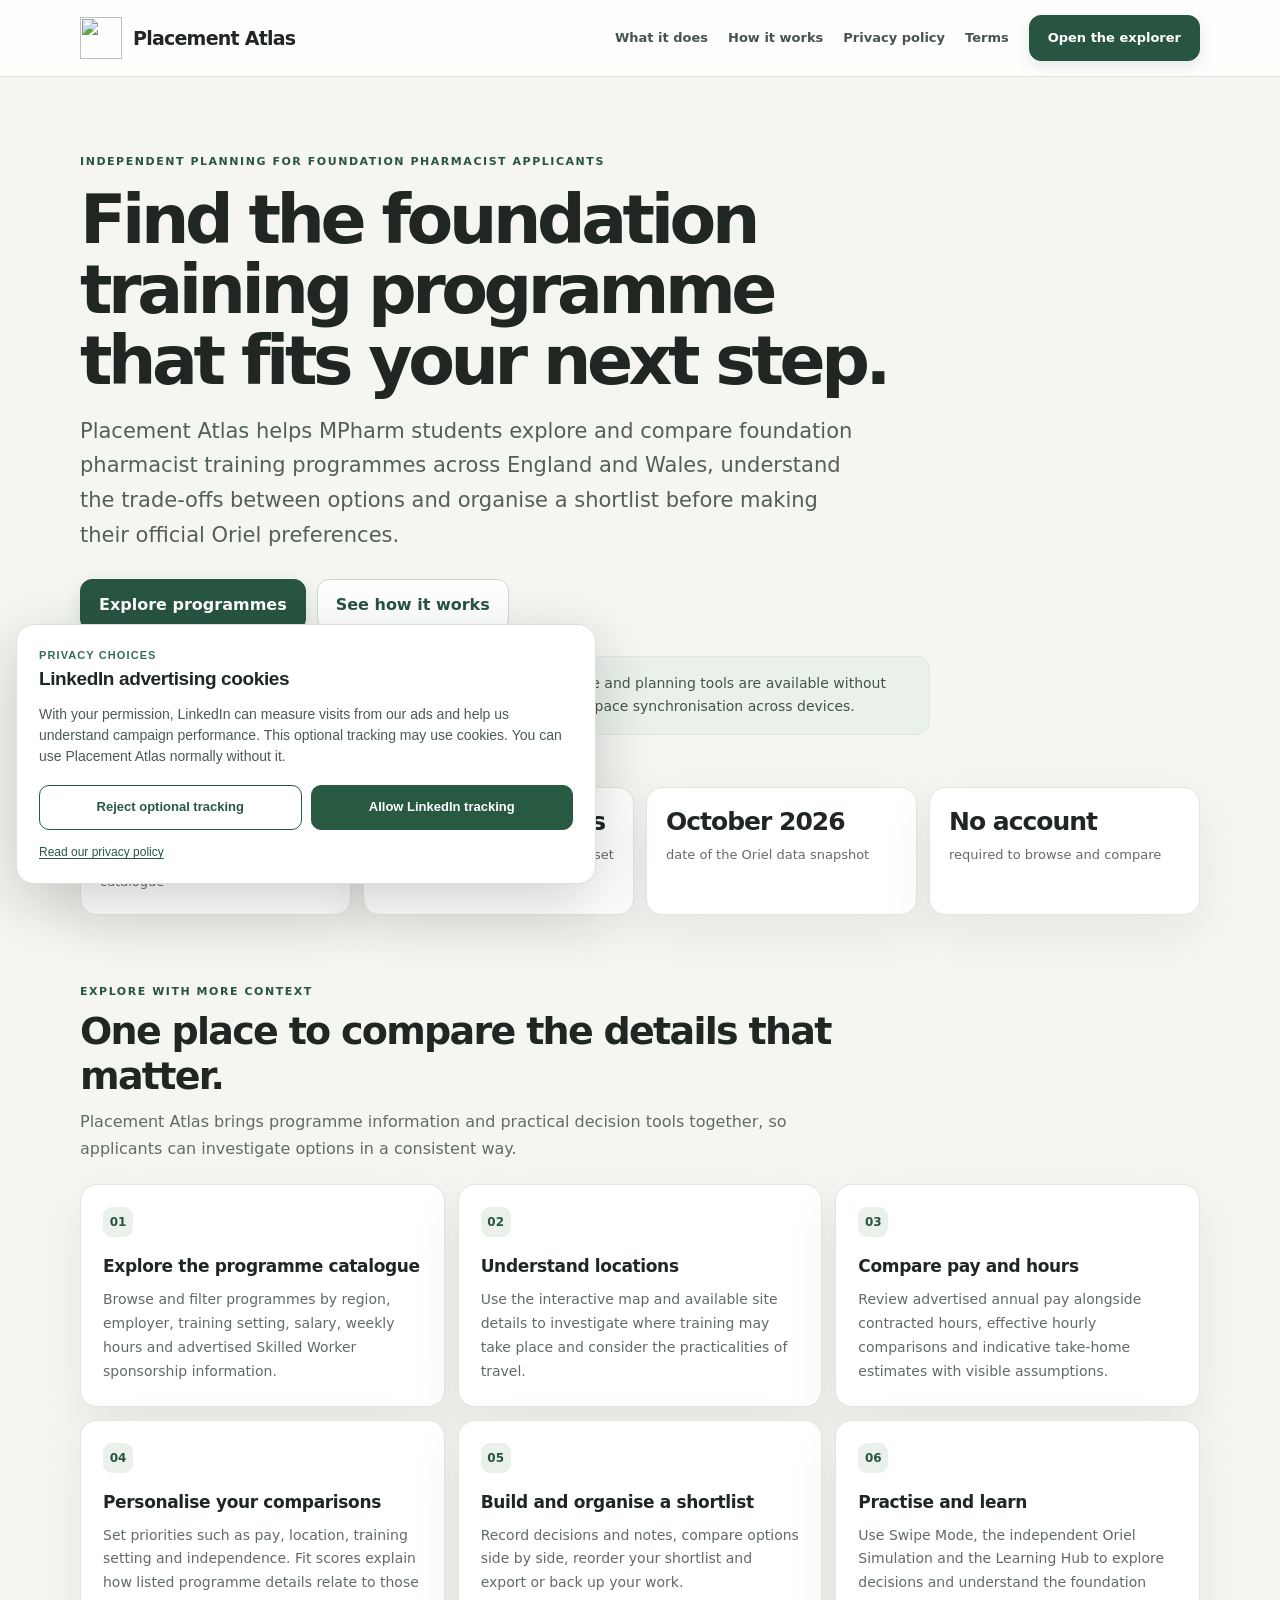
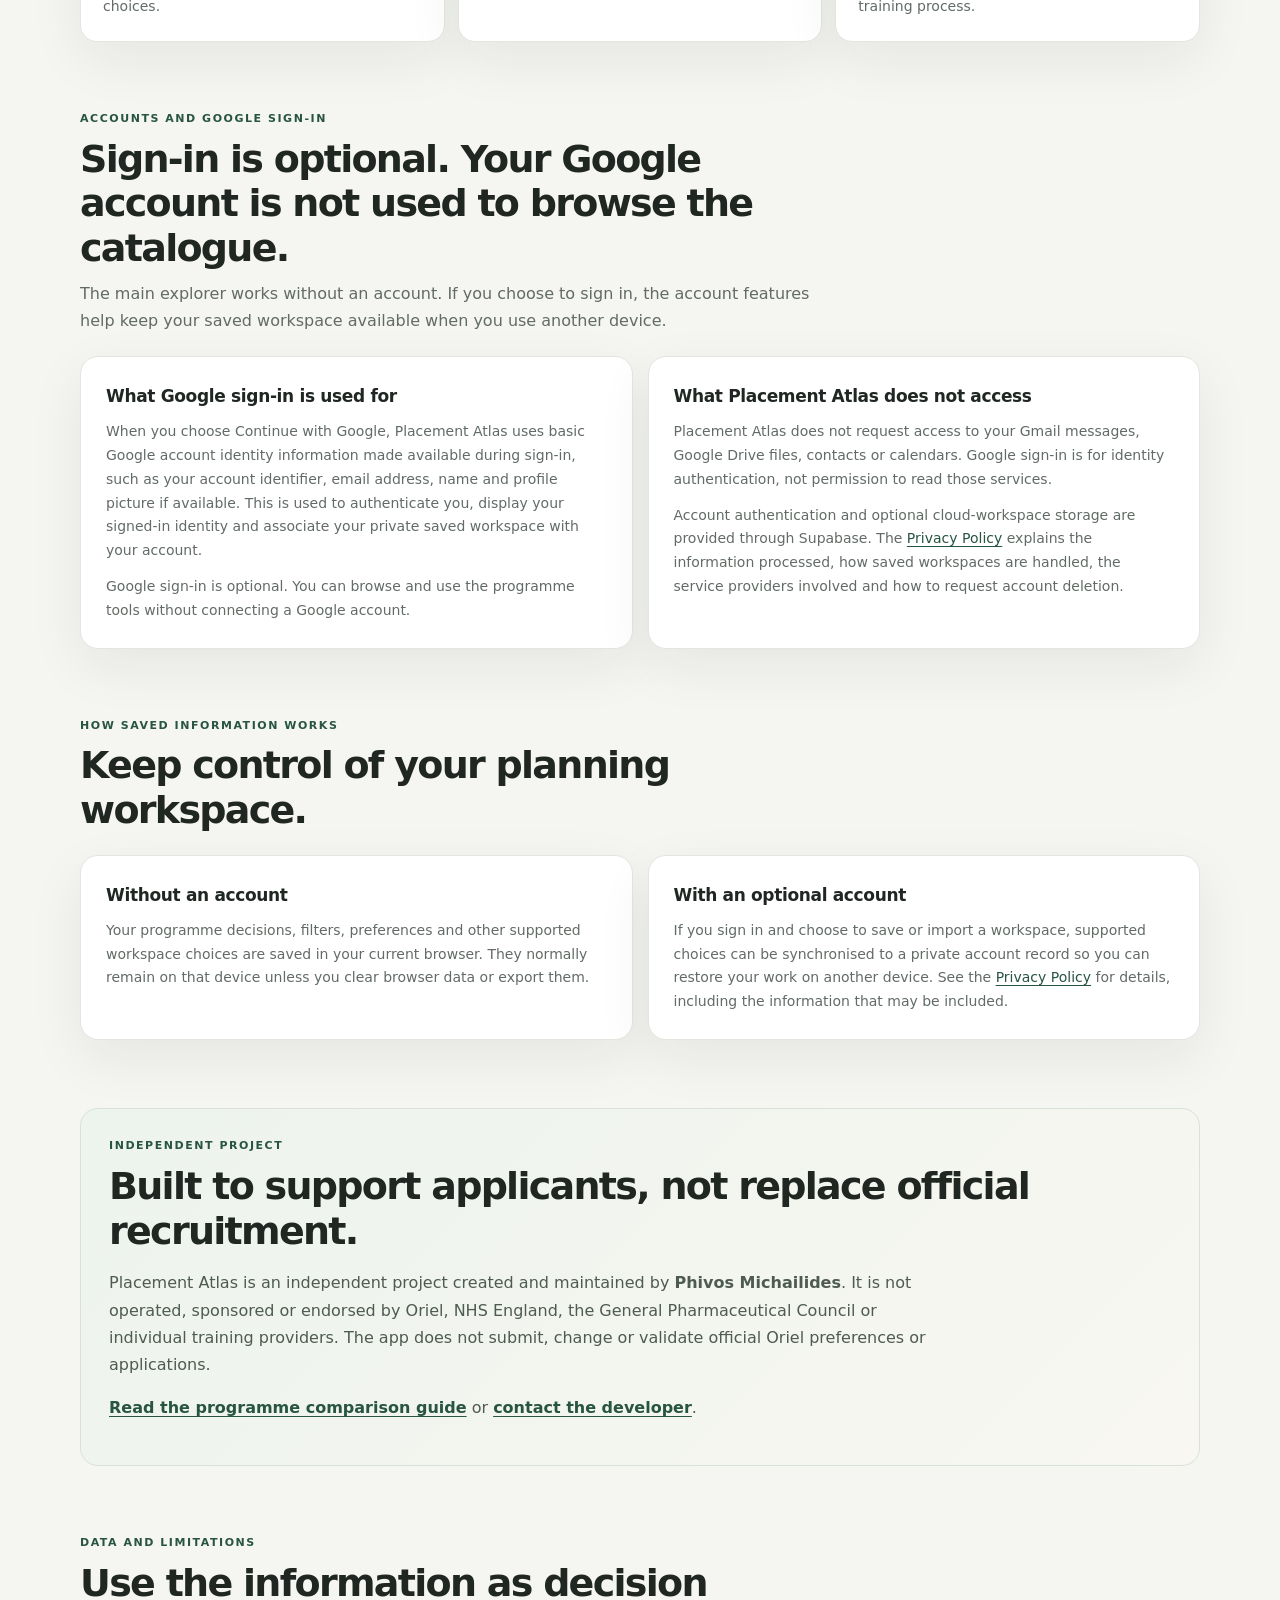
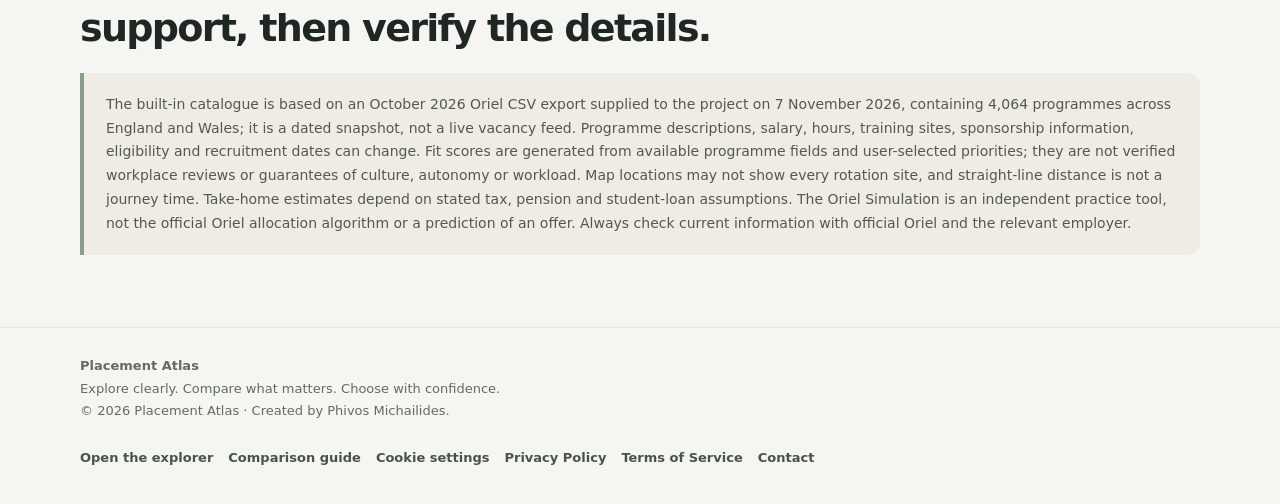
==== about.html @ 0396b4d9 "Refresh LinkedIn consent loader version for reliable campaign attribution" ====
<!doctype html>
<html lang="en-GB">
<head>
  <meta charset="utf-8">
  <meta name="viewport" content="width=device-width, initial-scale=1">
  <meta name="theme-color" content="#f5f5f1">
  <meta name="description" content="Learn how Placement Atlas helps UK MPharm students compare Oriel foundation pharmacist training programmes, and explore its features, data sources and creator.">
  <meta name="robots" content="index, follow, max-image-preview:large">
  <link rel="canonical" href="https://placementatlas.co.uk/about.html">
  <link rel="icon" type="image/svg+xml" href="/favicon.svg">
  <link rel="apple-touch-icon" href="/icons/placement-atlas-192.png">
  <meta property="og:type" content="website">
  <meta property="og:site_name" content="Placement Atlas">
  <meta property="og:url" content="https://placementatlas.co.uk/about.html">
  <meta property="og:title" content="About Placement Atlas | Independent Oriel Pharmacy Tool">
  <meta property="og:description" content="Learn how Placement Atlas helps UK MPharm students compare Oriel foundation pharmacist training programmes, and explore its features, data sources and creator.">
  <meta property="og:image" content="https://placementatlas.co.uk/placement-atlas-compass-pin.webp">
  <meta name="twitter:card" content="summary">
  <title>About Placement Atlas | Independent Oriel Pharmacy Tool</title>
  <style>
    :root {
      color-scheme: light;
      --bg: #f5f5f1;
      --panel: #fff;
      --ink: #202722;
      --muted: #626b65;
      --line: #e2e6df;
      --green: #285442;
      --green-dark: #1e4032;
      --green-soft: #eaf1eb;
      --sand: #eee9df;
      --shadow: 0 18px 55px rgba(31, 48, 38, .07);
    }
    * { box-sizing: border-box; }
    html { scroll-behavior: smooth; }
    body {
      margin: 0;
      background: var(--bg);
      color: var(--ink);
      font: 16px/1.7 Inter, ui-sans-serif, system-ui, -apple-system, BlinkMacSystemFont, "Segoe UI", sans-serif;
    }
    a { color: var(--green); text-underline-offset: 3px; }
    a:hover { text-decoration-thickness: 2px; }
    a:focus-visible { outline: 3px solid #4c8066; outline-offset: 4px; border-radius: 4px; }
    .skip-link { position: absolute; left: 12px; top: -60px; z-index: 10; padding: 9px 13px; background: white; border-radius: 8px; }
    .skip-link:focus { top: 12px; }
    .wrap { width: min(1120px, calc(100% - 40px)); margin: 0 auto; }
    header { border-bottom: 1px solid var(--line); background: rgba(255,255,255,.88); }
    .topbar { min-height: 76px; display: flex; align-items: center; justify-content: space-between; gap: 24px; }
    .brand { display: inline-flex; align-items: center; gap: 11px; color: var(--ink); text-decoration: none; font-size: 19px; font-weight: 850; letter-spacing: -.04em; }
    .brand img { width: 42px; height: 42px; object-fit: contain; }
    nav { display: flex; align-items: center; justify-content: flex-end; gap: 20px; flex-wrap: wrap; }
    nav a { color: #46544b; font-size: 13px; font-weight: 700; text-decoration: none; }
    nav a:hover { color: var(--green); text-decoration: underline; }
    .button {
      display: inline-flex; min-height: 46px; align-items: center; justify-content: center;
      padding: 11px 18px; border: 1px solid var(--green); border-radius: 12px;
      background: var(--green); color: #fff; font-weight: 760; text-decoration: none;
      box-shadow: 0 5px 15px rgba(40,84,66,.13);
    }
    .button:hover { background: var(--green-dark); color: #fff; text-decoration: none; }
    .button.secondary { background: #fff; color: var(--green); box-shadow: none; border-color: #cbd8cd; }
    .hero { padding: 76px 0 52px; }
    .eyebrow { color: var(--green); font-size: 11px; font-weight: 850; letter-spacing: .14em; text-transform: uppercase; }
    h1 { max-width: 850px; margin: 13px 0 17px; font-size: clamp(38px, 6.2vw, 68px); line-height: 1.04; letter-spacing: -.065em; }
    .lead { max-width: 790px; margin: 0; color: #536057; font-size: clamp(18px, 2vw, 21px); line-height: 1.65; }
    .hero-actions { display: flex; flex-wrap: wrap; gap: 11px; margin-top: 27px; }
    .assurance { display: flex; align-items: flex-start; gap: 12px; max-width: 850px; margin-top: 25px; padding: 15px 17px; border: 1px solid #dce7dd; border-radius: 14px; background: var(--green-soft); color: #435449; font-size: 14px; }
    .assurance strong { color: var(--green-dark); }
    .facts { display: grid; grid-template-columns: repeat(4, 1fr); gap: 12px; margin: 0 0 68px; }
    .fact { min-height: 112px; padding: 19px; border: 1px solid var(--line); border-radius: 16px; background: var(--panel); box-shadow: var(--shadow); }
    .fact b { display: block; margin-bottom: 3px; font-size: 25px; line-height: 1.2; letter-spacing: -.04em; }
    .fact span { color: var(--muted); font-size: 13px; }
    section { margin: 0 0 68px; }
    .section-heading { max-width: 760px; margin-bottom: 22px; }
    h2 { margin: 8px 0 9px; font-size: clamp(27px, 3.7vw, 38px); line-height: 1.18; letter-spacing: -.045em; }
    .section-heading p { margin: 0; color: var(--muted); }
    .features { display: grid; grid-template-columns: repeat(3, 1fr); gap: 13px; }
    .feature { min-height: 190px; padding: 22px; border: 1px solid var(--line); border-radius: 17px; background: var(--panel); box-shadow: var(--shadow); }
    .feature .number { display: inline-grid; width: 30px; height: 30px; place-items: center; margin-bottom: 15px; border-radius: 9px; background: var(--green-soft); color: var(--green); font-size: 12px; font-weight: 850; }
    h3 { margin: 0 0 7px; font-size: 17px; letter-spacing: -.02em; }
    .feature p, .panel p { margin: 0; color: var(--muted); font-size: 14px; }
    .two-col { display: grid; grid-template-columns: 1fr 1fr; gap: 15px; }
    .panel { padding: 25px; border: 1px solid var(--line); border-radius: 18px; background: var(--panel); box-shadow: var(--shadow); }
    .panel h3 { margin-bottom: 9px; }
    .panel p + p { margin-top: 12px; }
    .panel ul { margin: 12px 0 0; padding-left: 21px; color: var(--muted); font-size: 14px; }
    .panel li { margin: 7px 0; }
    .callout { padding: 28px; border: 1px solid #d8e2d8; border-radius: 18px; background: linear-gradient(135deg, #edf3ed, #f8f7f1); }
    .callout p { max-width: 850px; color: #4e5b51; }
    .callout a { font-weight: 750; }
    .disclaimer { padding: 20px 22px; border-left: 4px solid #8a9d88; border-radius: 0 13px 13px 0; background: #eeece4; color: #53594f; font-size: 14px; }
    footer { margin-top: 72px; padding: 27px 0 35px; border-top: 1px solid var(--line); color: var(--muted); font-size: 13px; }
    .footer-inner { display: flex; align-items: flex-start; justify-content: space-between; gap: 25px; flex-wrap: wrap; }
    .footer-links { display: flex; flex-wrap: wrap; gap: 15px; }
    .footer-links a { color: #46544b; font-weight: 700; }
    @media (max-width: 800px) {
      .features { grid-template-columns: repeat(2, 1fr); }
      .facts { grid-template-columns: repeat(2, 1fr); }
      .two-col { grid-template-columns: 1fr; }
      .hero { padding-top: 55px; }
    }
    @media (max-width: 560px) {
      .wrap { width: min(100% - 28px, 1120px); }
      .topbar { align-items: flex-start; flex-direction: column; justify-content: center; gap: 10px; padding: 13px 0 15px; }
      nav { justify-content: flex-start; gap: 14px; }
      .hero { padding: 45px 0 35px; }
      .facts { gap: 8px; margin-bottom: 54px; }
      .fact { min-height: 100px; padding: 14px; }
      .fact b { font-size: 21px; }
      .features { grid-template-columns: 1fr; }
      section { margin-bottom: 54px; }
      .panel, .callout { padding: 20px; }
    }
  </style>
  <script type="application/ld+json">
{
  "@context": "https://schema.org",
  "@type": "AboutPage",
  "@id": "https://placementatlas.co.uk/about.html#about",
  "name": "About Placement Atlas",
  "url": "https://placementatlas.co.uk/about.html",
  "description": "Learn how Placement Atlas helps UK MPharm students compare Oriel foundation pharmacist training programmes, and explore its features, data sources and creator.",
  "inLanguage": "en-GB",
  "isPartOf": {
    "@id": "https://placementatlas.co.uk/#website"
  },
  "about": {
    "@id": "https://placementatlas.co.uk/#app"
  },
  "mainEntity": {
    "@type": "WebApplication",
    "@id": "https://placementatlas.co.uk/#app",
    "name": "Placement Atlas",
    "url": "https://placementatlas.co.uk/",
    "creator": {
      "@type": "Person",
      "@id": "https://placementatlas.co.uk/#creator",
      "name": "Phivos Michailides",
      "url": "https://www.linkedin.com/in/phivos-michailides-601b0329b/"
    }
  }
}
  </script>
<link rel="stylesheet" href="/linkedin-consent.css?v=20261120a">
</head>
<body>
  <a class="skip-link" href="#main">Skip to main content</a>
  <header>
    <div class="wrap topbar">
      <a class="brand" href="/" aria-label="Placement Atlas">
        <img src="/favicon.svg" alt="" width="42" height="42">
        <span>Placement Atlas</span>
      </a>
      <nav aria-label="Main navigation">
        <a href="#features">What it does</a>
        <a href="/guide.html">How it works</a>
        <a href="/privacy.html">Privacy policy</a>
        <a href="/terms.html">Terms</a>
        <a class="button" href="/">Open the explorer</a>
      </nav>
    </div>
  </header>
  <main id="main" class="wrap">
    <div class="hero">
      <div class="eyebrow">Independent planning for foundation pharmacist applicants</div>
      <h1>Find the foundation training programme that fits your next step.</h1>
      <p class="lead">Placement Atlas helps MPharm students explore and compare foundation pharmacist training programmes across England and Wales, understand the trade-offs between options and organise a shortlist before making their official Oriel preferences.</p>
      <div class="hero-actions">
        <a class="button" href="/">Explore programmes</a>
        <a class="button secondary" href="/guide.html">See how it works</a>
      </div>
      <div class="assurance">
        <span aria-hidden="true">✓</span>
        <div><strong>You can explore without an account.</strong> The programme catalogue and planning tools are available without Google sign-in. An account is optional and is used for private workspace synchronisation across devices.</div>
      </div>
    </div>

    <div class="facts" aria-label="Placement Atlas overview">
      <div class="fact"><b>4,064</b><span>programmes in the built-in catalogue</span></div>
      <div class="fact"><b>England &amp; Wales</b><span>the regions covered by this dataset</span></div>
      <div class="fact"><b>October 2026</b><span>date of the Oriel data snapshot</span></div>
      <div class="fact"><b>No account</b><span>required to browse and compare</span></div>
    </div>

    <section id="features">
      <div class="section-heading">
        <div class="eyebrow">Explore with more context</div>
        <h2>One place to compare the details that matter.</h2>
        <p>Placement Atlas brings programme information and practical decision tools together, so applicants can investigate options in a consistent way.</p>
      </div>
      <div class="features">
        <article class="feature">
          <span class="number">01</span>
          <h3>Explore the programme catalogue</h3>
          <p>Browse and filter programmes by region, employer, training setting, salary, weekly hours and advertised Skilled Worker sponsorship information.</p>
        </article>
        <article class="feature">
          <span class="number">02</span>
          <h3>Understand locations</h3>
          <p>Use the interactive map and available site details to investigate where training may take place and consider the practicalities of travel.</p>
        </article>
        <article class="feature">
          <span class="number">03</span>
          <h3>Compare pay and hours</h3>
          <p>Review advertised annual pay alongside contracted hours, effective hourly comparisons and indicative take-home estimates with visible assumptions.</p>
        </article>
        <article class="feature">
          <span class="number">04</span>
          <h3>Personalise your comparisons</h3>
          <p>Set priorities such as pay, location, training setting and independence. Fit scores explain how listed programme details relate to those choices.</p>
        </article>
        <article class="feature">
          <span class="number">05</span>
          <h3>Build and organise a shortlist</h3>
          <p>Record decisions and notes, compare options side by side, reorder your shortlist and export or back up your work.</p>
        </article>
        <article class="feature">
          <span class="number">06</span>
          <h3>Practise and learn</h3>
          <p>Use Swipe Mode, the independent Oriel Simulation and the Learning Hub to explore decisions and understand the foundation training process.</p>
        </article>
      </div>
    </section>

    <section>
      <div class="section-heading">
        <div class="eyebrow">Accounts and Google sign-in</div>
        <h2>Sign-in is optional. Your Google account is not used to browse the catalogue.</h2>
        <p>The main explorer works without an account. If you choose to sign in, the account features help keep your saved workspace available when you use another device.</p>
      </div>
      <div class="two-col">
        <article class="panel">
          <h3>What Google sign-in is used for</h3>
          <p>When you choose Continue with Google, Placement Atlas uses basic Google account identity information made available during sign-in, such as your account identifier, email address, name and profile picture if available. This is used to authenticate you, display your signed-in identity and associate your private saved workspace with your account.</p>
          <p>Google sign-in is optional. You can browse and use the programme tools without connecting a Google account.</p>
        </article>
        <article class="panel">
          <h3>What Placement Atlas does not access</h3>
          <p>Placement Atlas does not request access to your Gmail messages, Google Drive files, contacts or calendars. Google sign-in is for identity authentication, not permission to read those services.</p>
          <p>Account authentication and optional cloud-workspace storage are provided through Supabase. The <a href="/privacy.html">Privacy Policy</a> explains the information processed, how saved workspaces are handled, the service providers involved and how to request account deletion.</p>
        </article>
      </div>
    </section>

    <section>
      <div class="section-heading">
        <div class="eyebrow">How saved information works</div>
        <h2>Keep control of your planning workspace.</h2>
      </div>
      <div class="two-col">
        <article class="panel">
          <h3>Without an account</h3>
          <p>Your programme decisions, filters, preferences and other supported workspace choices are saved in your current browser. They normally remain on that device unless you clear browser data or export them.</p>
        </article>
        <article class="panel">
          <h3>With an optional account</h3>
          <p>If you sign in and choose to save or import a workspace, supported choices can be synchronised to a private account record so you can restore your work on another device. See the <a href="/privacy.html">Privacy Policy</a> for details, including the information that may be included.</p>
        </article>
      </div>
    </section>

    <section>
      <div class="callout">
        <div class="eyebrow">Independent project</div>
        <h2>Built to support applicants, not replace official recruitment.</h2>
        <p>Placement Atlas is an independent project created and maintained by <strong>Phivos Michailides</strong>. It is not operated, sponsored or endorsed by Oriel, NHS England, the General Pharmaceutical Council or individual training providers. The app does not submit, change or validate official Oriel preferences or applications.</p>
        <p><a href="/guide.html">Read the programme comparison guide</a> or <a href="mailto:phivmich1@gmail.com">contact the developer</a>.</p>
      </div>
    </section>

    <section>
      <div class="section-heading">
        <div class="eyebrow">Data and limitations</div>
        <h2>Use the information as decision support, then verify the details.</h2>
      </div>
      <div class="disclaimer">
        The built-in catalogue is based on an October 2026 Oriel CSV export supplied to the project on 7 November 2026, containing 4,064 programmes across England and Wales; it is a dated snapshot, not a live vacancy feed. Programme descriptions, salary, hours, training sites, sponsorship information, eligibility and recruitment dates can change. Fit scores are generated from available programme fields and user-selected priorities; they are not verified workplace reviews or guarantees of culture, autonomy or workload. Map locations may not show every rotation site, and straight-line distance is not a journey time. Take-home estimates depend on stated tax, pension and student-loan assumptions. The Oriel Simulation is an independent practice tool, not the official Oriel allocation algorithm or a prediction of an offer. Always check current information with official Oriel and the relevant employer.
      </div>
    </section>
  </main>
  <footer>
    <div class="wrap footer-inner">
      <div><strong>Placement Atlas</strong><br>Explore clearly. Compare what matters. Choose with confidence.<br>© 2026 Placement Atlas · Created by Phivos Michailides.</div>
      <nav class="footer-links" aria-label="Legal and support links">
        <a href="/">Open the explorer</a>
        <a href="/guide.html">Comparison guide</a>
        <a href="/privacy.html#cookies" data-atlas-cookie-settings>Cookie settings</a>
        <a href="/privacy.html">Privacy Policy</a>
        <a href="/terms.html">Terms of Service</a>
        <a href="mailto:phivmich1@gmail.com">Contact</a>
      </nav>
    </div>
  </footer>
<script src="/linkedin-consent.js?v=20261121b"></script>
</body>
</html>
---- linkedin-consent.css ----
/* Isolated, responsive consent notice. No third-party scripts or fonts. */
#atlasCookieNotice {
  box-sizing: border-box;
  position: fixed;
  z-index: 2147483600;
  bottom: max(16px, env(safe-area-inset-bottom));
  left: 16px;
  width: min(580px, calc(100vw - 32px));
  max-height: calc(100dvh - 32px);
  overflow-y: auto;
  padding: 22px;
  border: 1px solid #dbe2dc;
  border-radius: 18px;
  background: #ffffff;
  color: #1d2824;
  box-shadow: 0 18px 60px rgba(18, 32, 26, .20);
  font: 14px/1.5 ui-sans-serif, -apple-system, BlinkMacSystemFont, "Segoe UI", sans-serif;
}
#atlasCookieNotice, #atlasCookieNotice * { box-sizing: border-box; }
#atlasCookieNotice .atlasCookieTop { display: flex; justify-content: space-between; align-items: flex-start; gap: 14px; }
#atlasCookieNotice .atlasCookieEyebrow { display: block; margin-bottom: 4px; color: #356c55; font-size: 11px; font-weight: 800; letter-spacing: .1em; text-transform: uppercase; }
#atlasCookieNotice h2 { margin: 0; color: inherit; font: 750 19px/1.3 ui-sans-serif, -apple-system, BlinkMacSystemFont, "Segoe UI", sans-serif; letter-spacing: -.02em; }
#atlasCookieNotice p { margin: 12px 0 18px; color: #4c5a52; font: inherit; }
#atlasCookieNotice .atlasCookieActions { display: grid; grid-template-columns: 1fr 1fr; gap: 9px; }
#atlasCookieNotice .atlasCookieActions button {
  min-height: 45px; width: 100%; padding: 10px 12px;
  border: 1.5px solid #285941; border-radius: 10px;
  font: 750 13px/1.3 ui-sans-serif, -apple-system, BlinkMacSystemFont, "Segoe UI", sans-serif;
  cursor: pointer; white-space: normal;
}
#atlasCookieNotice .atlasCookieReject { background: #ffffff; color: #285941; }
#atlasCookieNotice .atlasCookieAllow { background: #285941; color: #ffffff; }
#atlasCookieNotice .atlasCookieActions button:hover { filter: brightness(.93); }
#atlasCookieNotice .atlasCookieActions button:focus-visible,
#atlasCookieNotice a:focus-visible,
#atlasCookieNotice .atlasCookieClose:focus-visible { outline: 3px solid #76bda1; outline-offset: 3px; }
#atlasCookieNotice .atlasCookieFooter { display: flex; flex-wrap: wrap; justify-content: space-between; gap: 8px 14px; margin-top: 13px; color: #65746d; font-size: 12px; }
#atlasCookieNotice .atlasCookieFooter a { color: #285941; text-decoration: underline; text-underline-offset: 2px; }
#atlasCookieNotice .atlasCookieClose { background: transparent; color: inherit; border: 0; border-radius: 8px; font-size: 23px; line-height: 1; padding: 3px 7px; cursor: pointer; }
html[data-theme="dark"] #atlasCookieNotice {
  background: #222a26; color: #f5f7f4; border-color: #46584d;
  box-shadow: 0 18px 60px rgba(0, 0, 0, .45);
}
html[data-theme="dark"] #atlasCookieNotice p,
html[data-theme="dark"] #atlasCookieNotice .atlasCookieFooter { color: #c2d0c7; }
html[data-theme="dark"] #atlasCookieNotice .atlasCookieEyebrow,
html[data-theme="dark"] #atlasCookieNotice .atlasCookieFooter a { color: #a5ddbe; }
html[data-theme="dark"] #atlasCookieNotice .atlasCookieReject { background: #2d3e34; border-color: #a5ddbe; color: #f5f7f4; }
html[data-theme="dark"] #atlasCookieNotice .atlasCookieAllow { background: #a5ddbe; border-color: #a5ddbe; color: #173124; }
@media (max-width: 480px) {
  #atlasCookieNotice { padding: 18px; bottom: max(8px, env(safe-area-inset-bottom)); left: 8px; width: calc(100vw - 16px); border-radius: 16px; }
  #atlasCookieNotice .atlasCookieActions { grid-template-columns: 1fr; }
}
@media (prefers-reduced-motion: reduce) { #atlasCookieNotice * { scroll-behavior: auto; } }
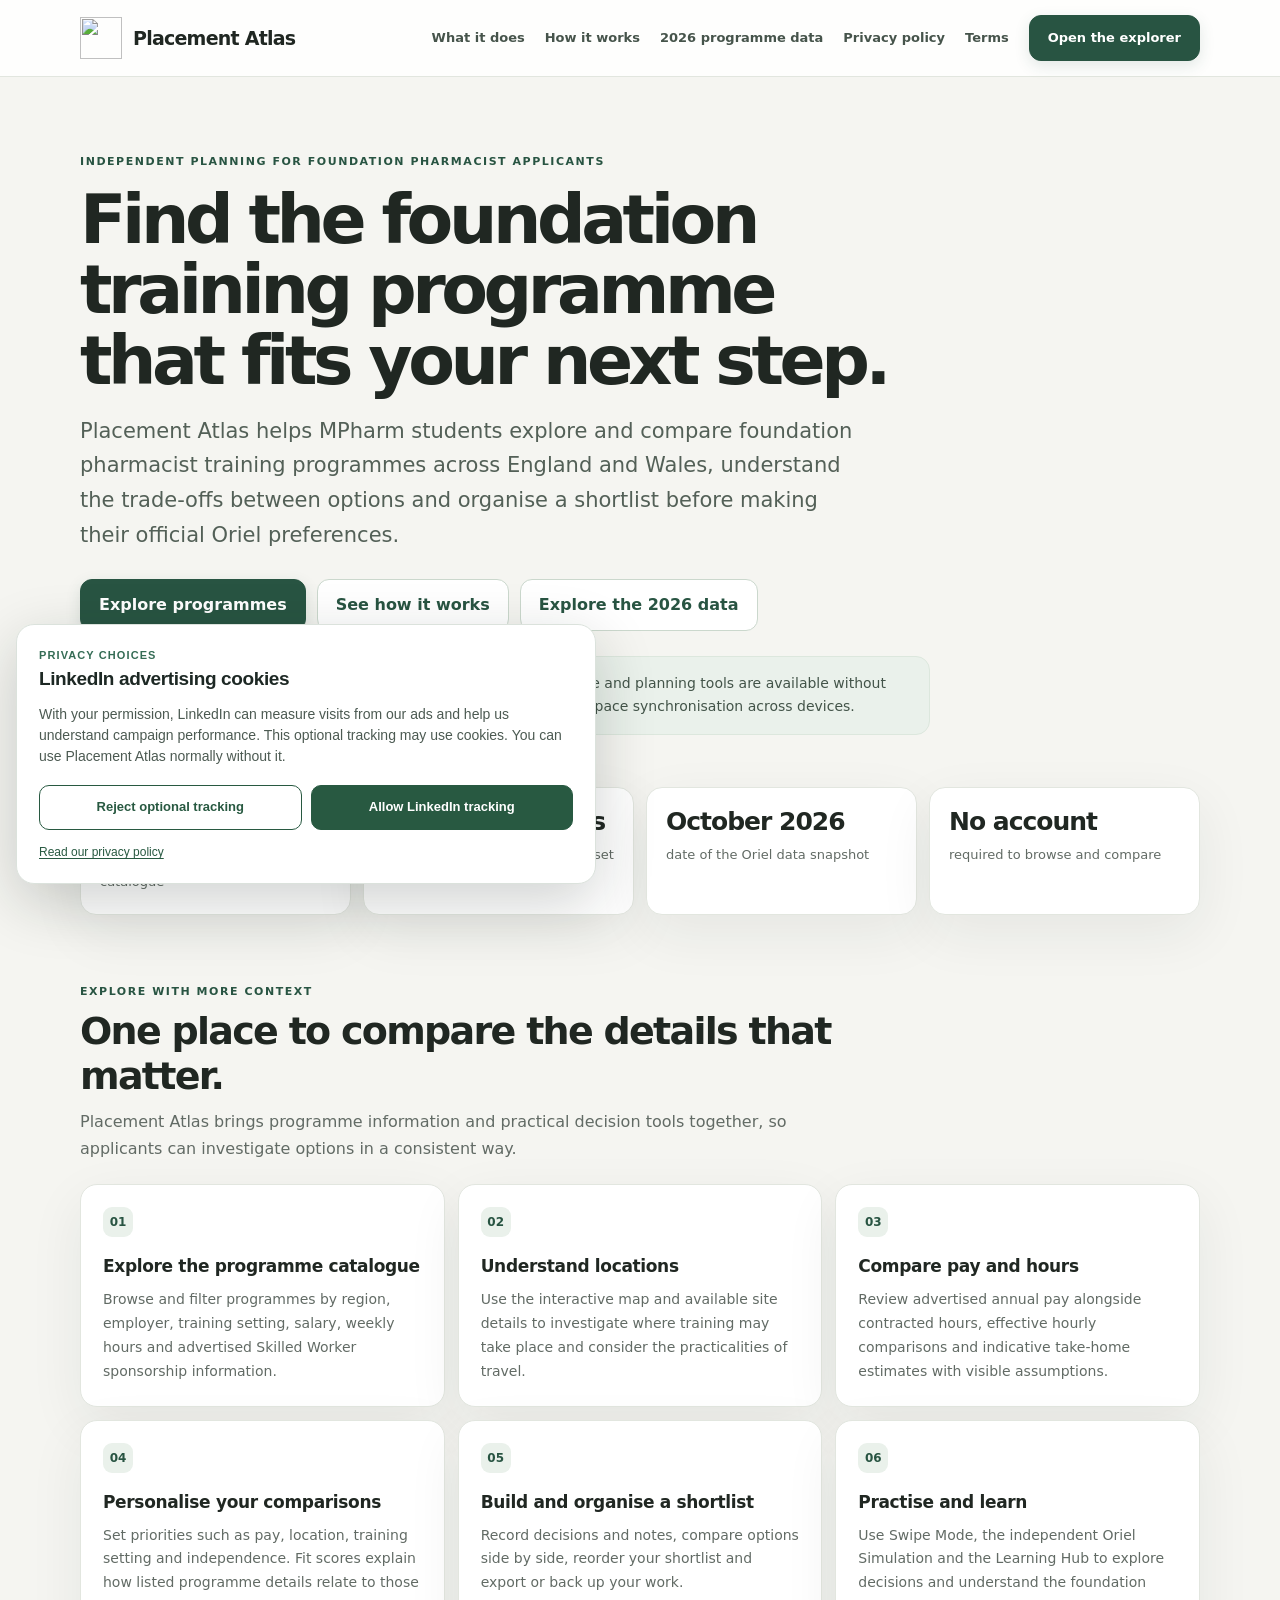
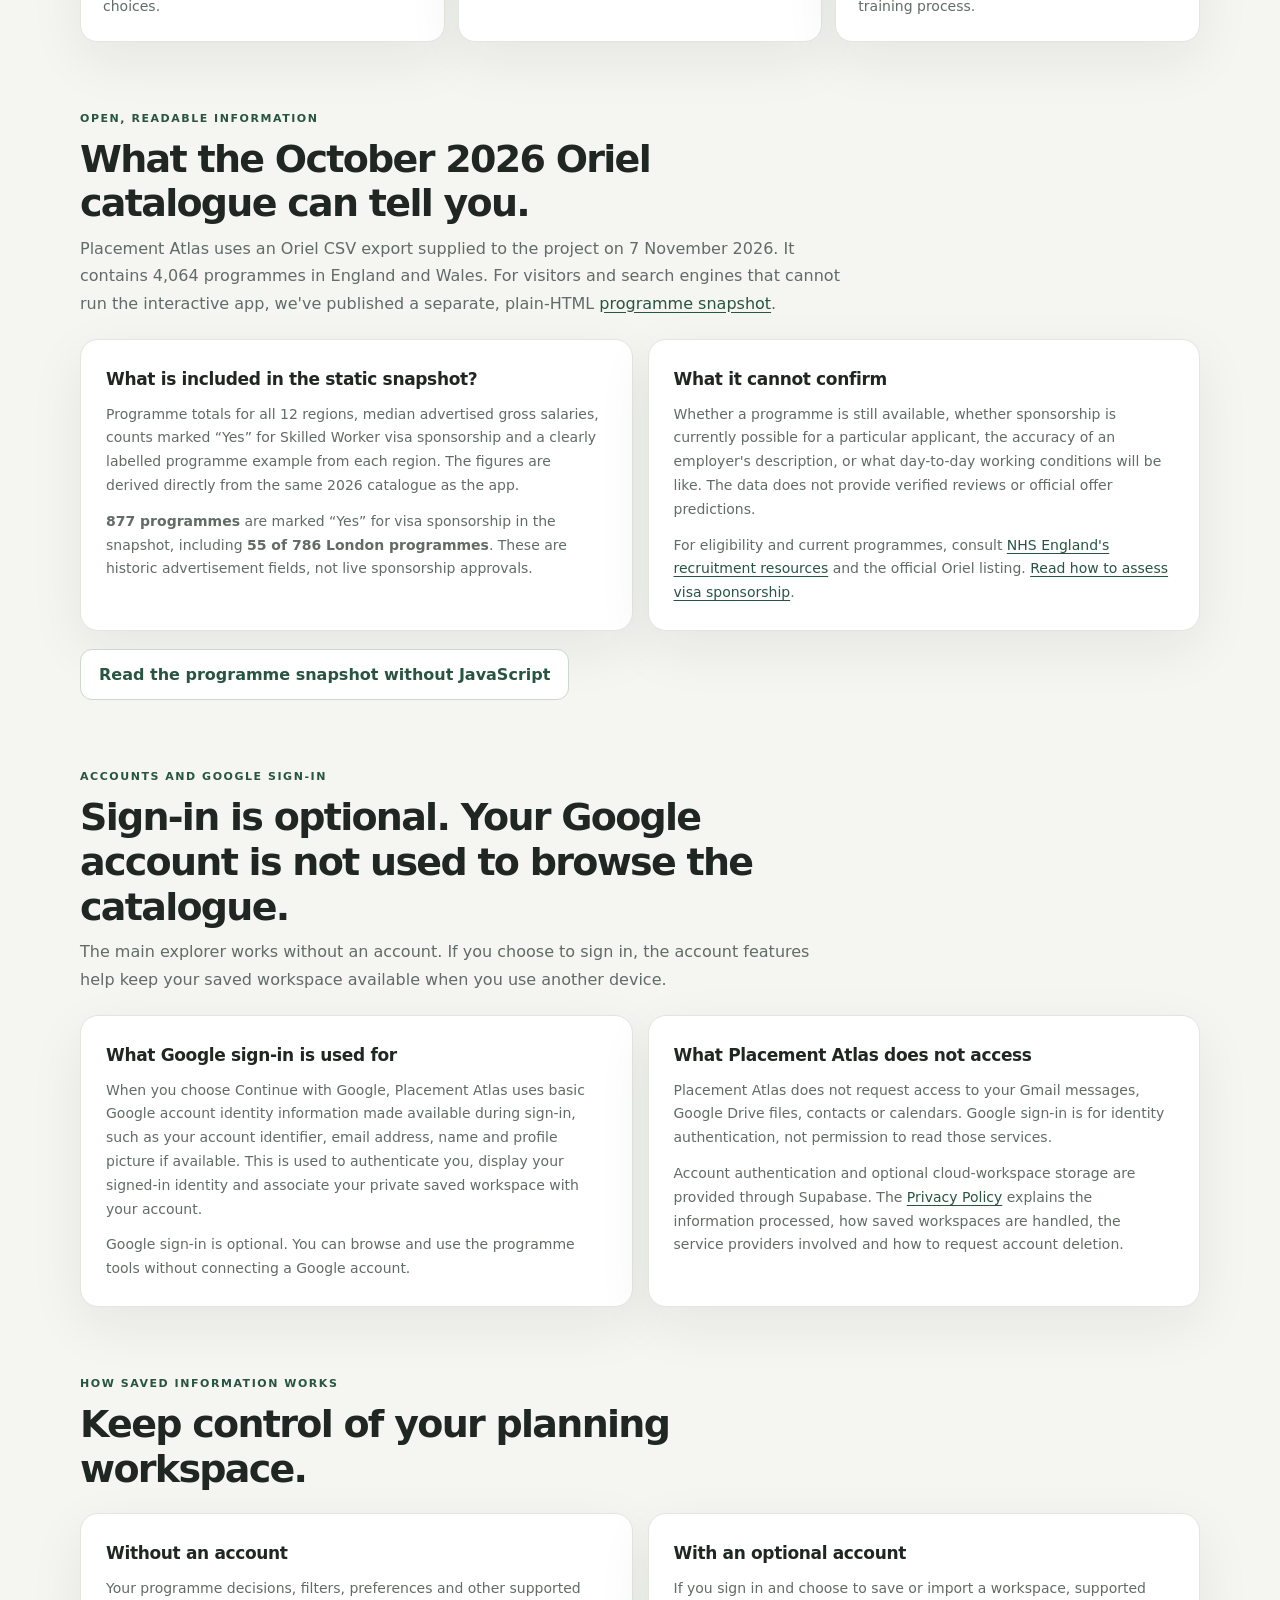
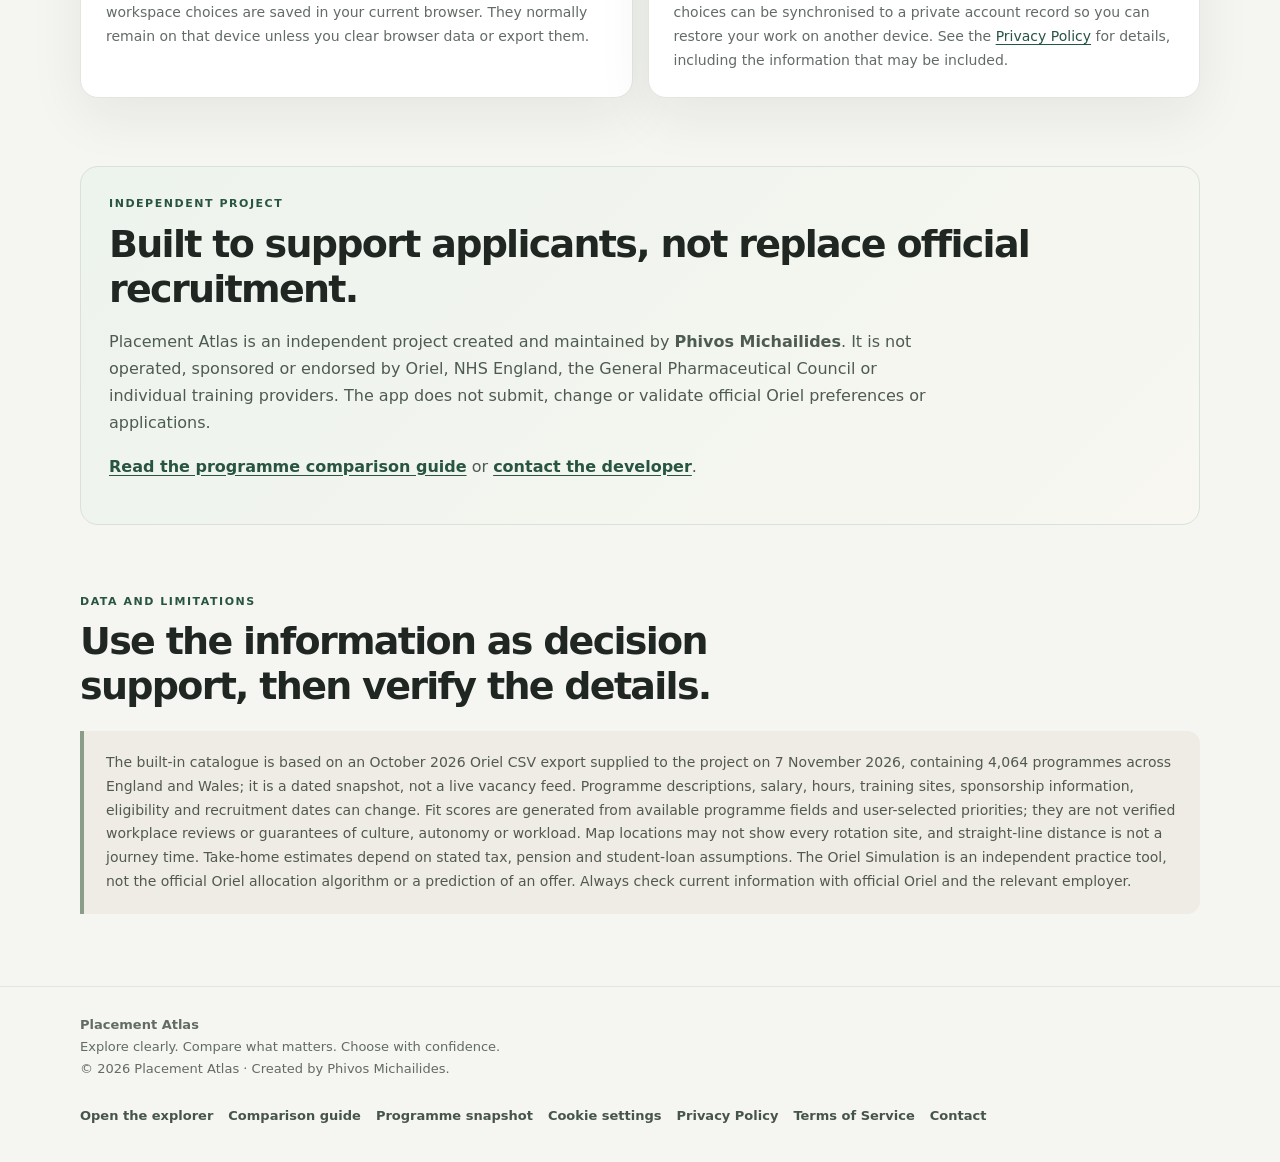
==== commit 227b470c: "Explain source-backed regional data and visa limits on About page" ====
--- a/about.html
+++ b/about.html
@@ -155,6 +155,7 @@
       <nav aria-label="Main navigation">
         <a href="#features">What it does</a>
         <a href="/guide.html">How it works</a>
+        <a href="/programme-snapshot.html">2026 programme data</a>
         <a href="/privacy.html">Privacy policy</a>
         <a href="/terms.html">Terms</a>
         <a class="button" href="/">Open the explorer</a>
@@ -169,6 +170,7 @@
       <div class="hero-actions">
         <a class="button" href="/">Explore programmes</a>
         <a class="button secondary" href="/guide.html">See how it works</a>
+        <a class="button secondary" href="/programme-snapshot.html">Explore the 2026 data</a>
       </div>
       <div class="assurance">
         <span aria-hidden="true">✓</span>
@@ -221,6 +223,27 @@
           <p>Use Swipe Mode, the independent Oriel Simulation and the Learning Hub to explore decisions and understand the foundation training process.</p>
         </article>
       </div>
+    </section>
+
+    <section id="oriel-data">
+      <div class="section-heading">
+        <div class="eyebrow">Open, readable information</div>
+        <h2>What the October 2026 Oriel catalogue can tell you.</h2>
+        <p>Placement Atlas uses an Oriel CSV export supplied to the project on 7 November 2026. It contains 4,064 programmes in England and Wales. For visitors and search engines that cannot run the interactive app, we've published a separate, plain-HTML <a href="/programme-snapshot.html">programme snapshot</a>.</p>
+      </div>
+      <div class="two-col">
+        <article class="panel">
+          <h3>What is included in the static snapshot?</h3>
+          <p>Programme totals for all 12 regions, median advertised gross salaries, counts marked “Yes” for Skilled Worker visa sponsorship and a clearly labelled programme example from each region. The figures are derived directly from the same 2026 catalogue as the app.</p>
+          <p><strong>877 programmes</strong> are marked “Yes” for visa sponsorship in the snapshot, including <strong>55 of 786 London programmes</strong>. These are historic advertisement fields, not live sponsorship approvals.</p>
+        </article>
+        <article class="panel">
+          <h3>What it cannot confirm</h3>
+          <p>Whether a programme is still available, whether sponsorship is currently possible for a particular applicant, the accuracy of an employer's description, or what day-to-day working conditions will be like. The data does not provide verified reviews or official offer predictions.</p>
+          <p>For eligibility and current programmes, consult <a href="https://london.wtepharmacy.nhs.uk/national-recruitment/student-zone/">NHS England's recruitment resources</a> and the official Oriel listing. <a href="/guide.html#visa-guide">Read how to assess visa sponsorship</a>.</p>
+        </article>
+      </div>
+      <p style="margin-top:18px"><a class="button secondary" href="/programme-snapshot.html">Read the programme snapshot without JavaScript</a></p>
     </section>
 
     <section>
@@ -285,6 +308,7 @@
       <nav class="footer-links" aria-label="Legal and support links">
         <a href="/">Open the explorer</a>
         <a href="/guide.html">Comparison guide</a>
+        <a href="/programme-snapshot.html">Programme snapshot</a>
         <a href="/privacy.html#cookies" data-atlas-cookie-settings>Cookie settings</a>
         <a href="/privacy.html">Privacy Policy</a>
         <a href="/terms.html">Terms of Service</a>
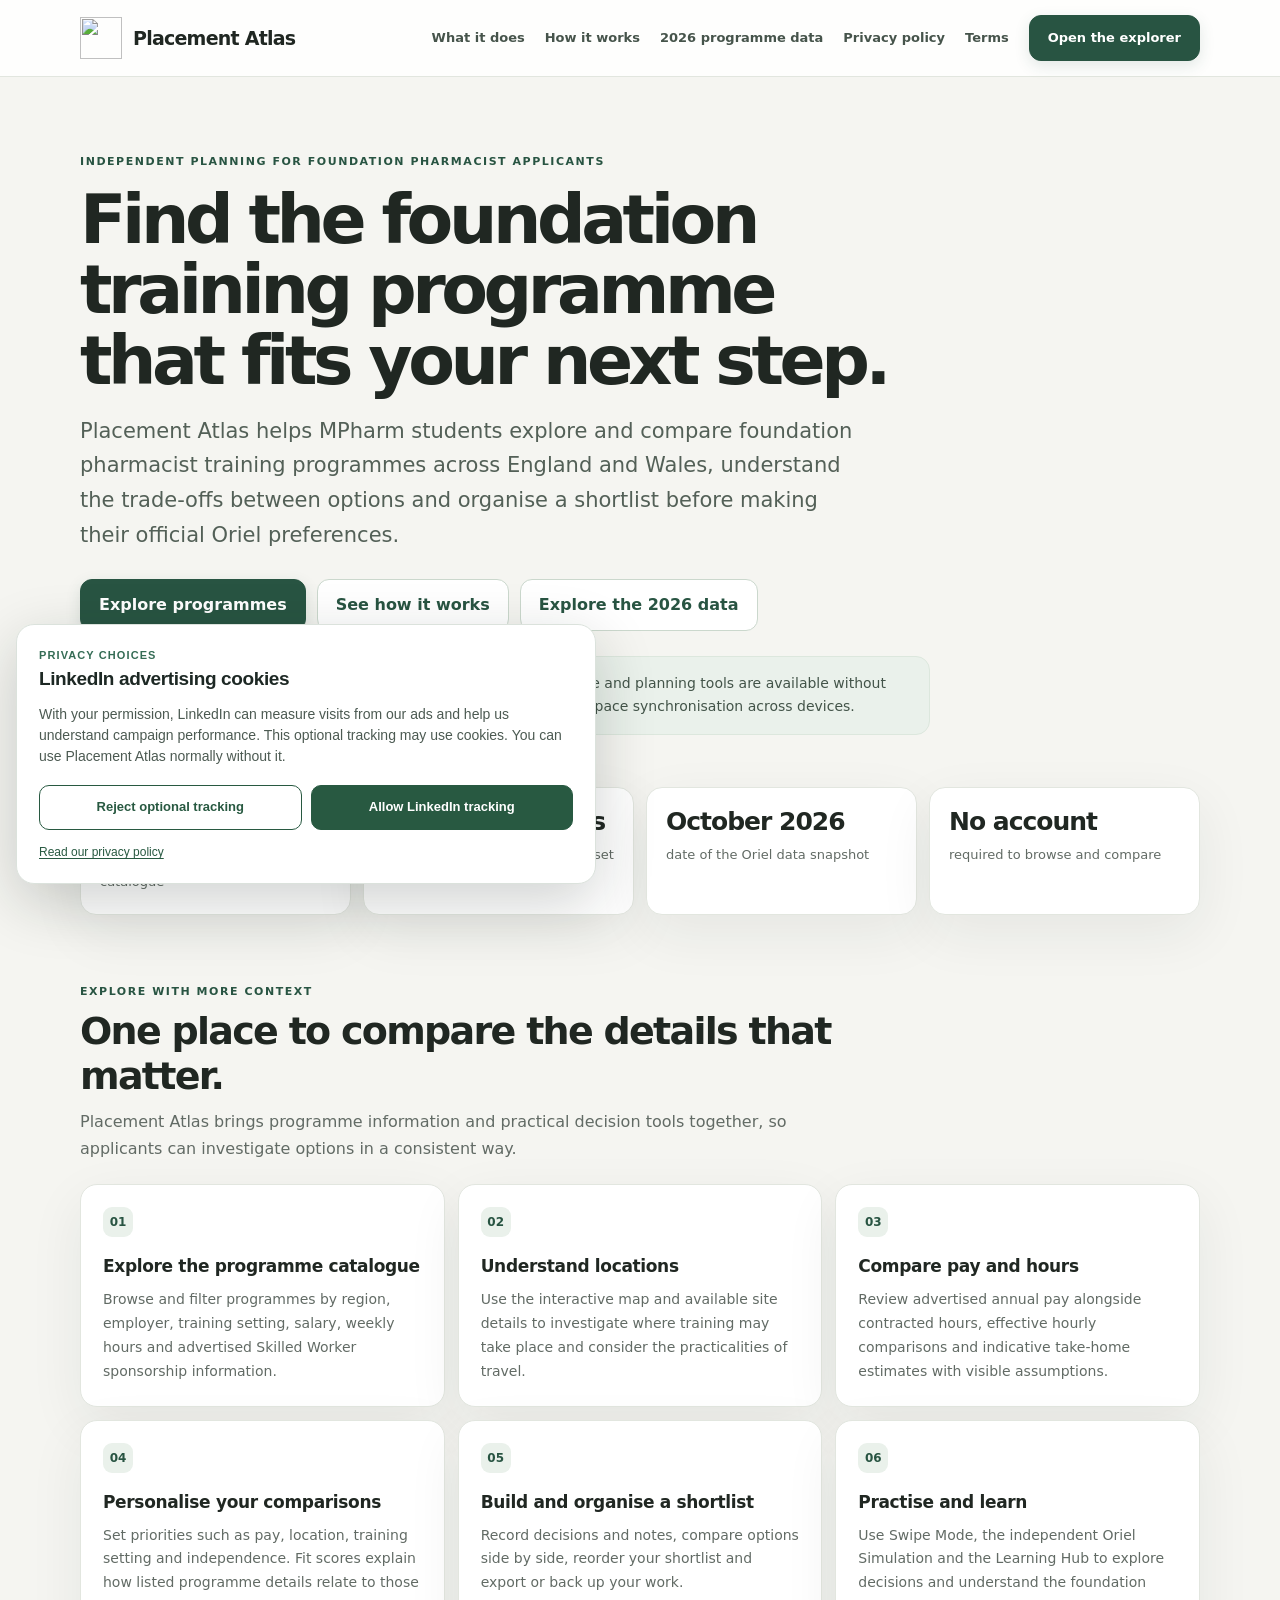
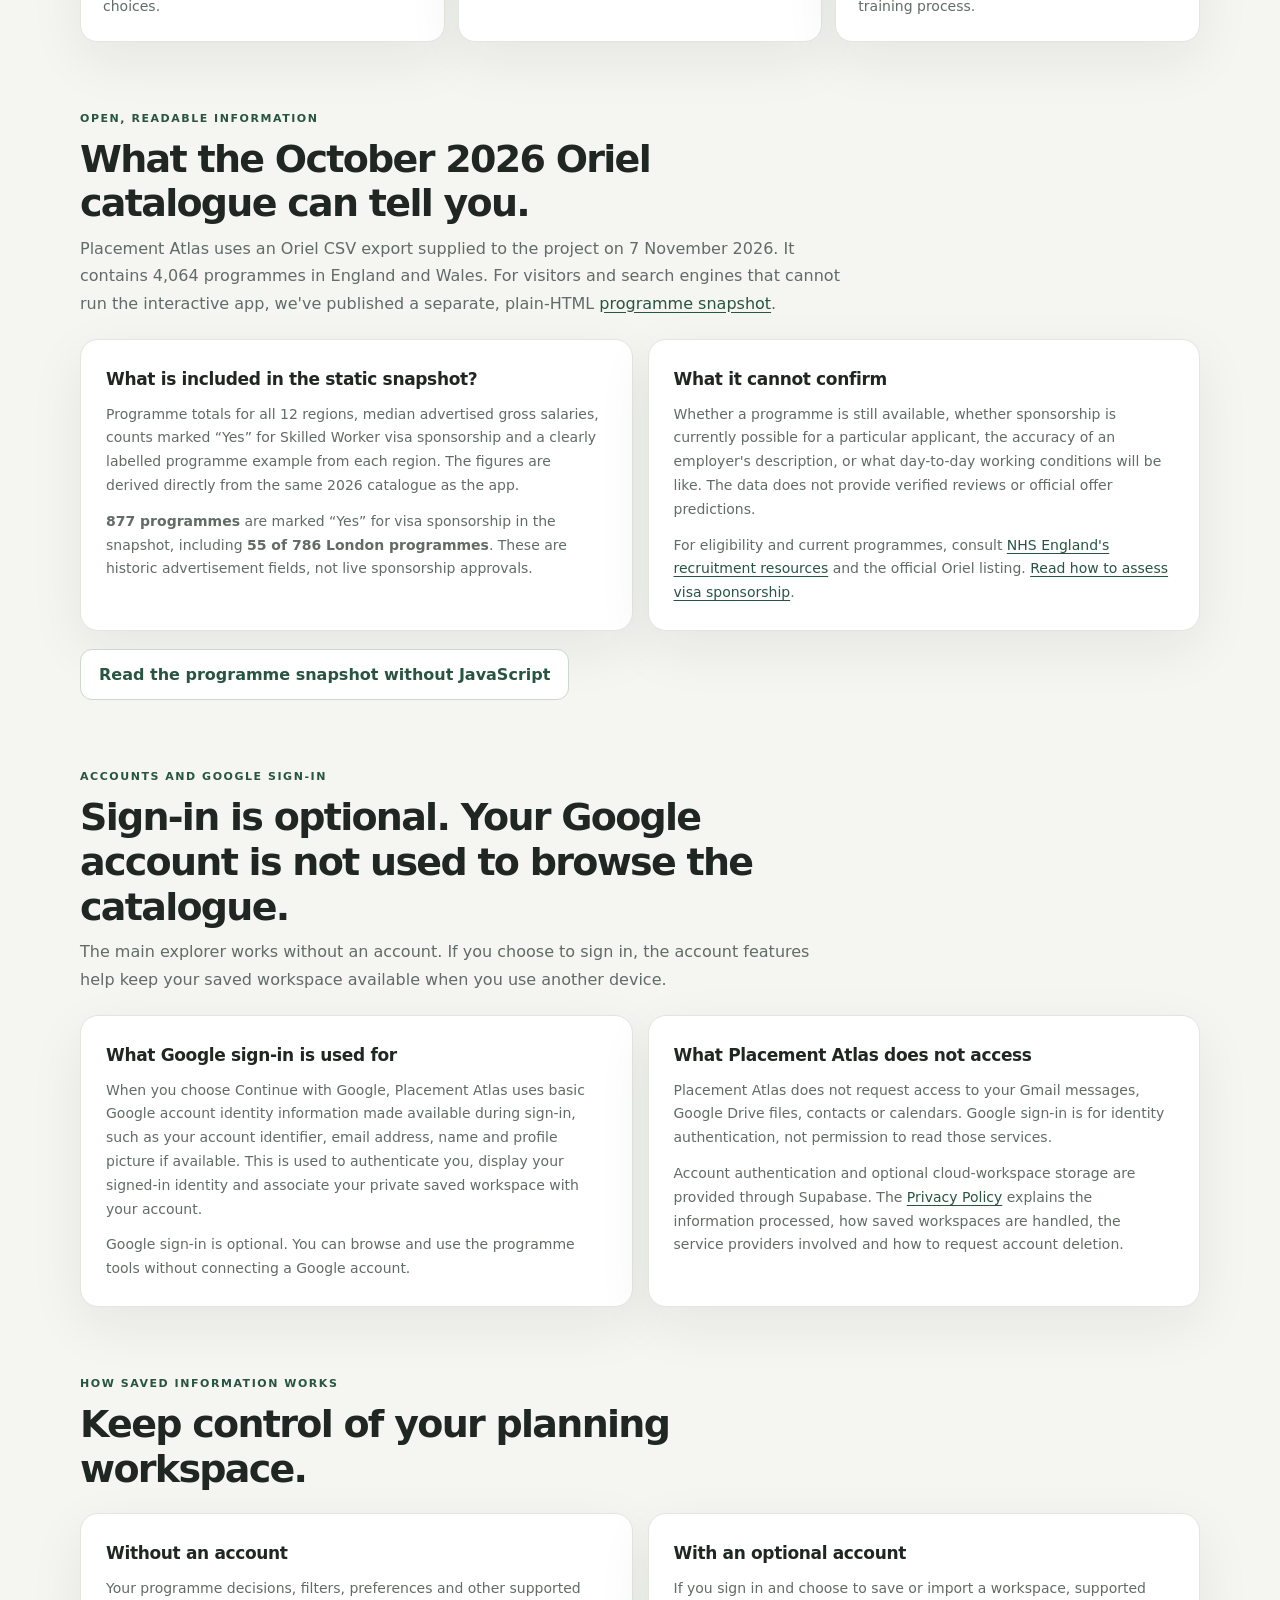
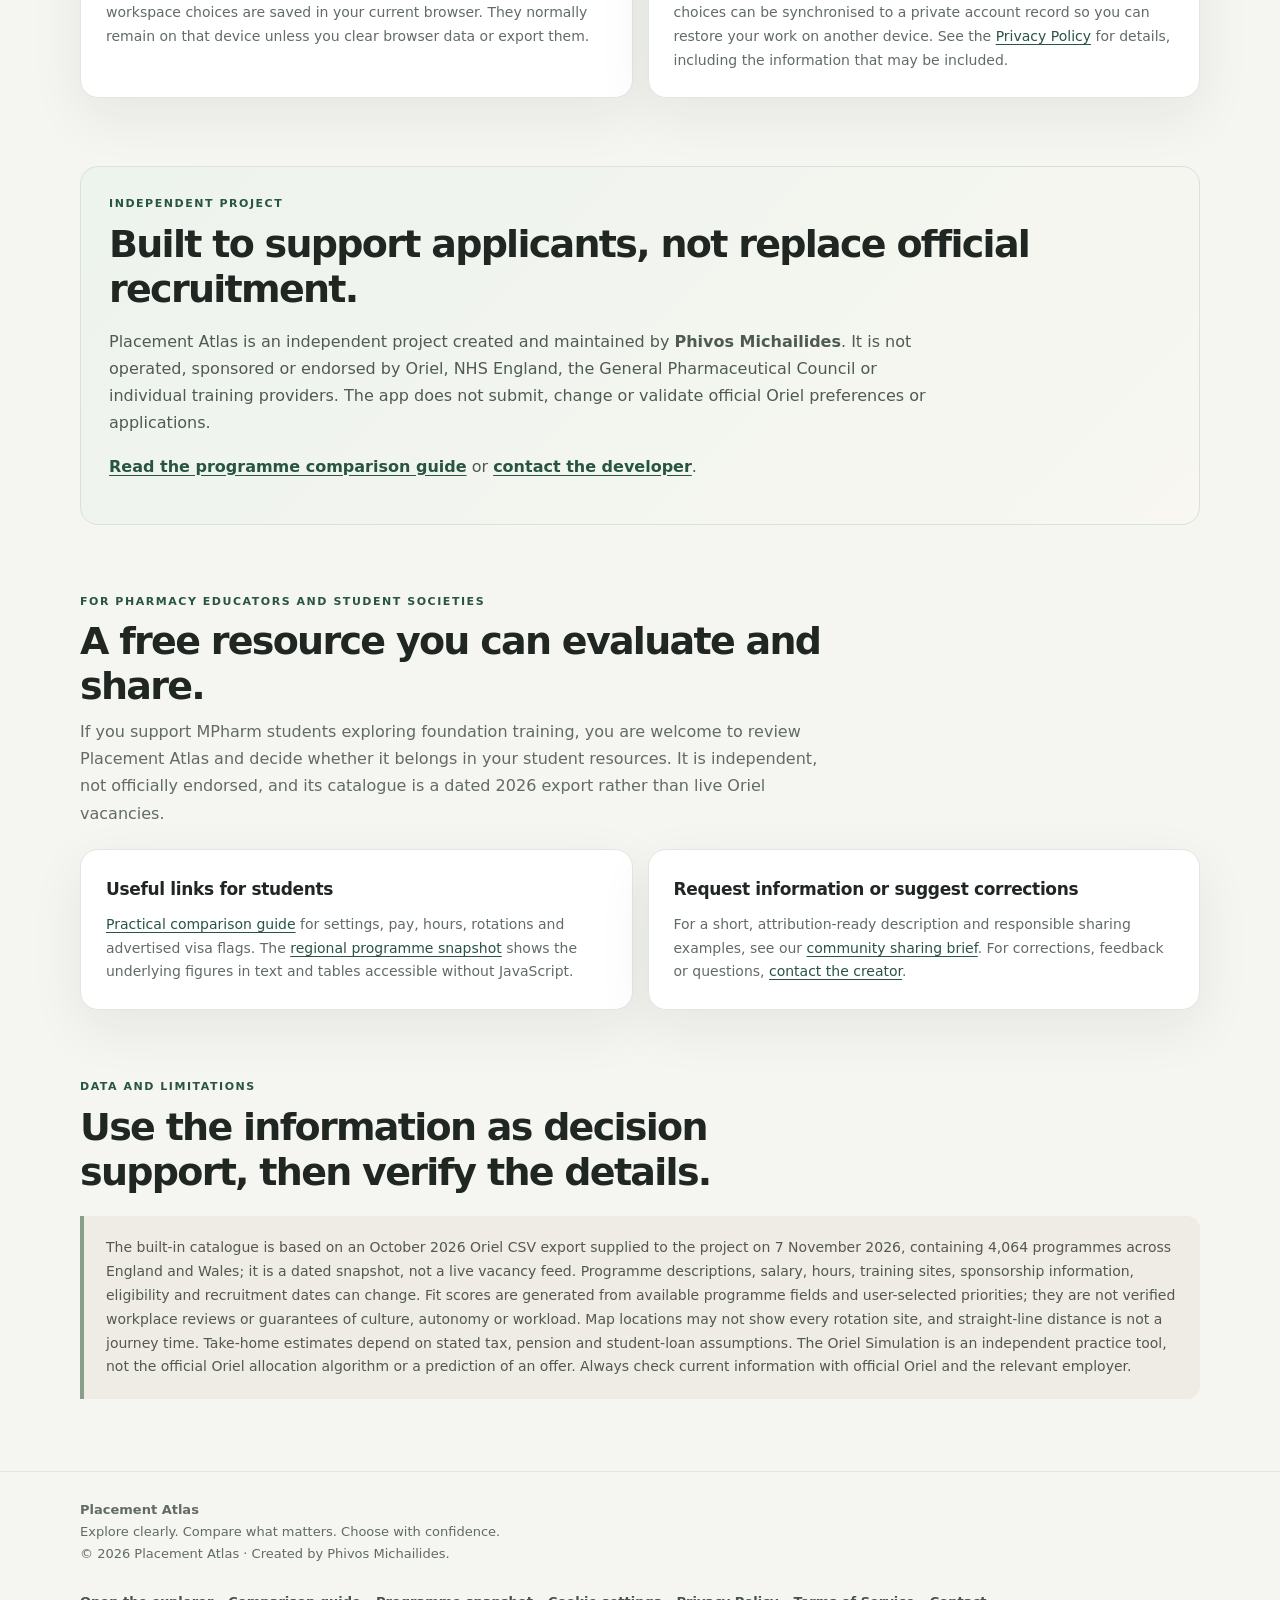
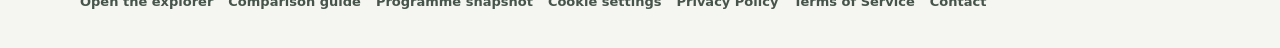
==== commit 67e4e6cd: "Help student societies share Placement Atlas with accurate source context" ====
--- a/about.html
+++ b/about.html
@@ -292,6 +292,24 @@
       </div>
     </section>
 
+    <section id="share-with-students">
+      <div class="section-heading">
+        <div class="eyebrow">For pharmacy educators and student societies</div>
+        <h2>A free resource you can evaluate and share.</h2>
+        <p>If you support MPharm students exploring foundation training, you are welcome to review Placement Atlas and decide whether it belongs in your student resources. It is independent, not officially endorsed, and its catalogue is a dated 2026 export rather than live Oriel vacancies.</p>
+      </div>
+      <div class="two-col">
+        <article class="panel">
+          <h3>Useful links for students</h3>
+          <p><a href="/guide.html">Practical comparison guide</a> for settings, pay, hours, rotations and advertised visa flags. The <a href="/programme-snapshot.html">regional programme snapshot</a> shows the underlying figures in text and tables accessible without JavaScript.</p>
+        </article>
+        <article class="panel">
+          <h3>Request information or suggest corrections</h3>
+          <p>For a short, attribution-ready description and responsible sharing examples, see our <a href="https://github.com/phivosmichailides/Placement_Atlas/blob/main/docs/COMMUNITY_OUTREACH_KIT.md">community sharing brief</a>. For corrections, feedback or questions, <a href="mailto:phivmich1@gmail.com">contact the creator</a>.</p>
+        </article>
+      </div>
+    </section>
+
     <section>
       <div class="section-heading">
         <div class="eyebrow">Data and limitations</div>
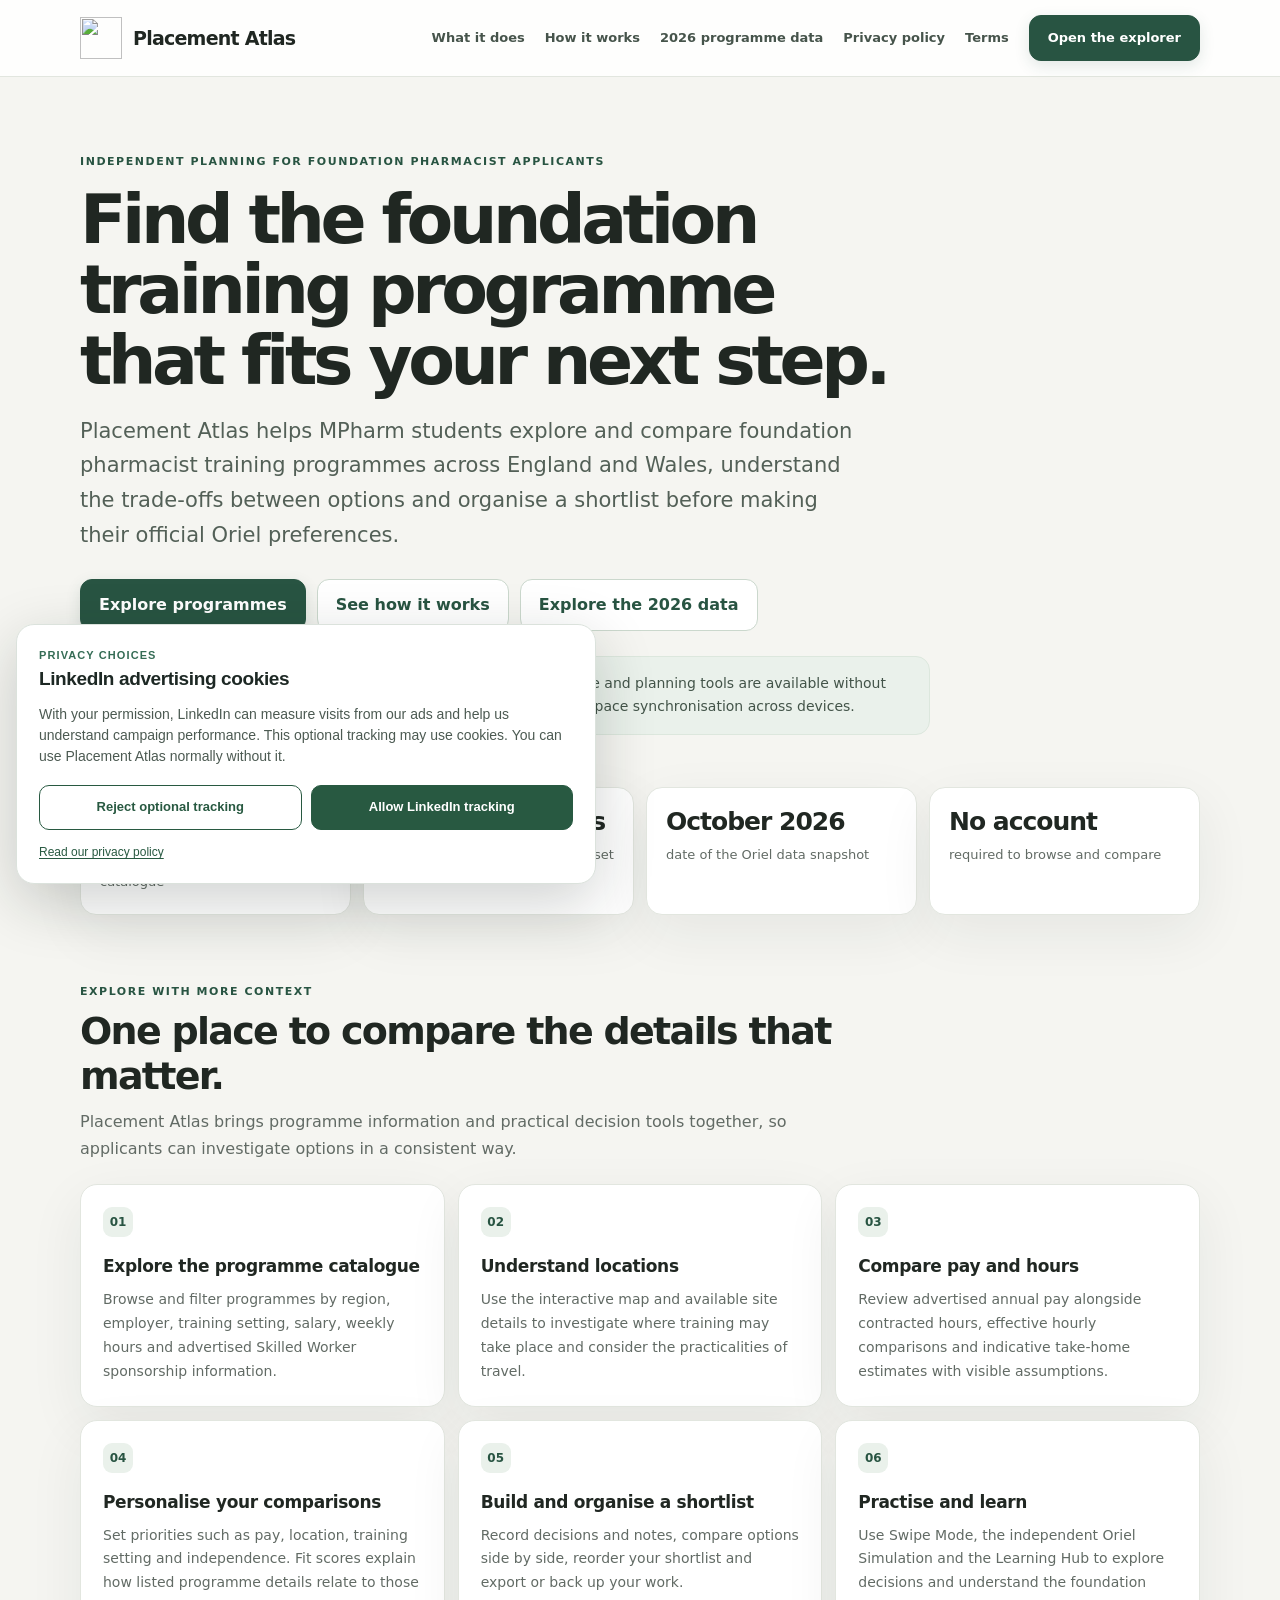
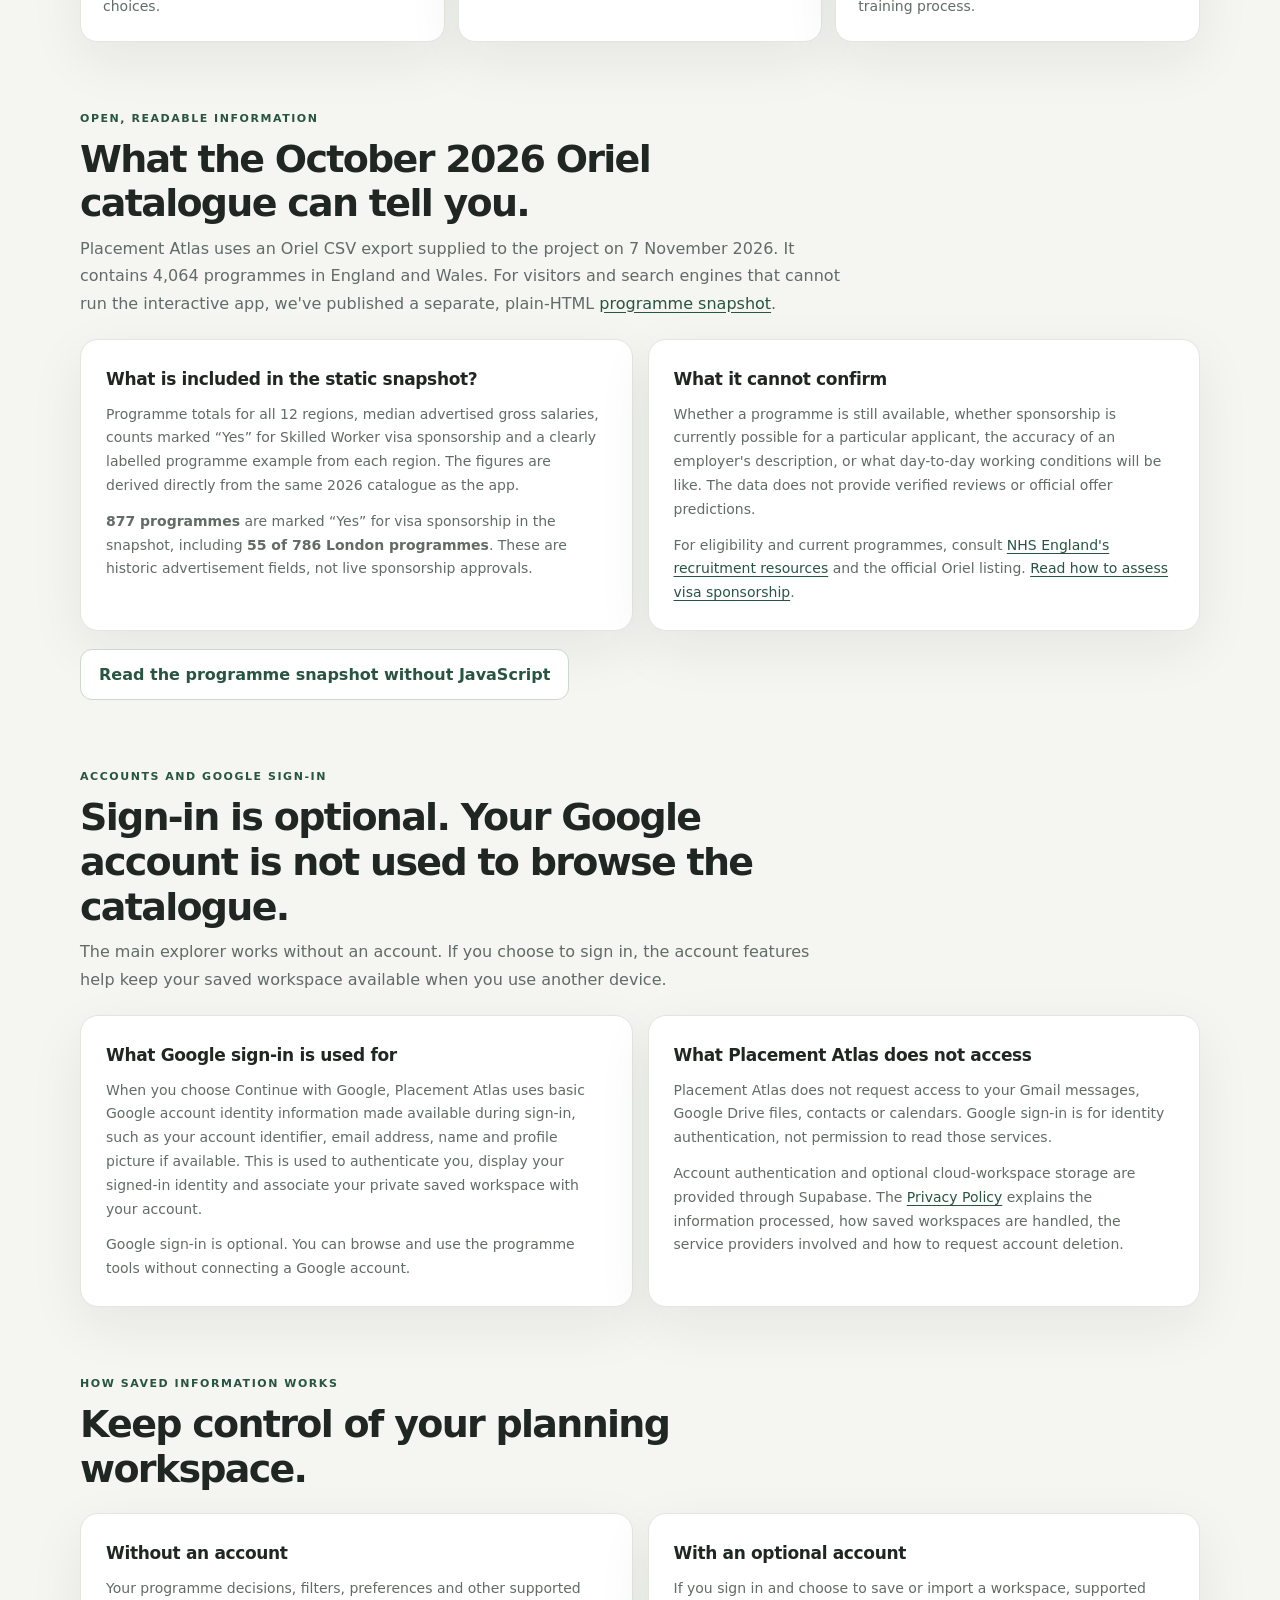
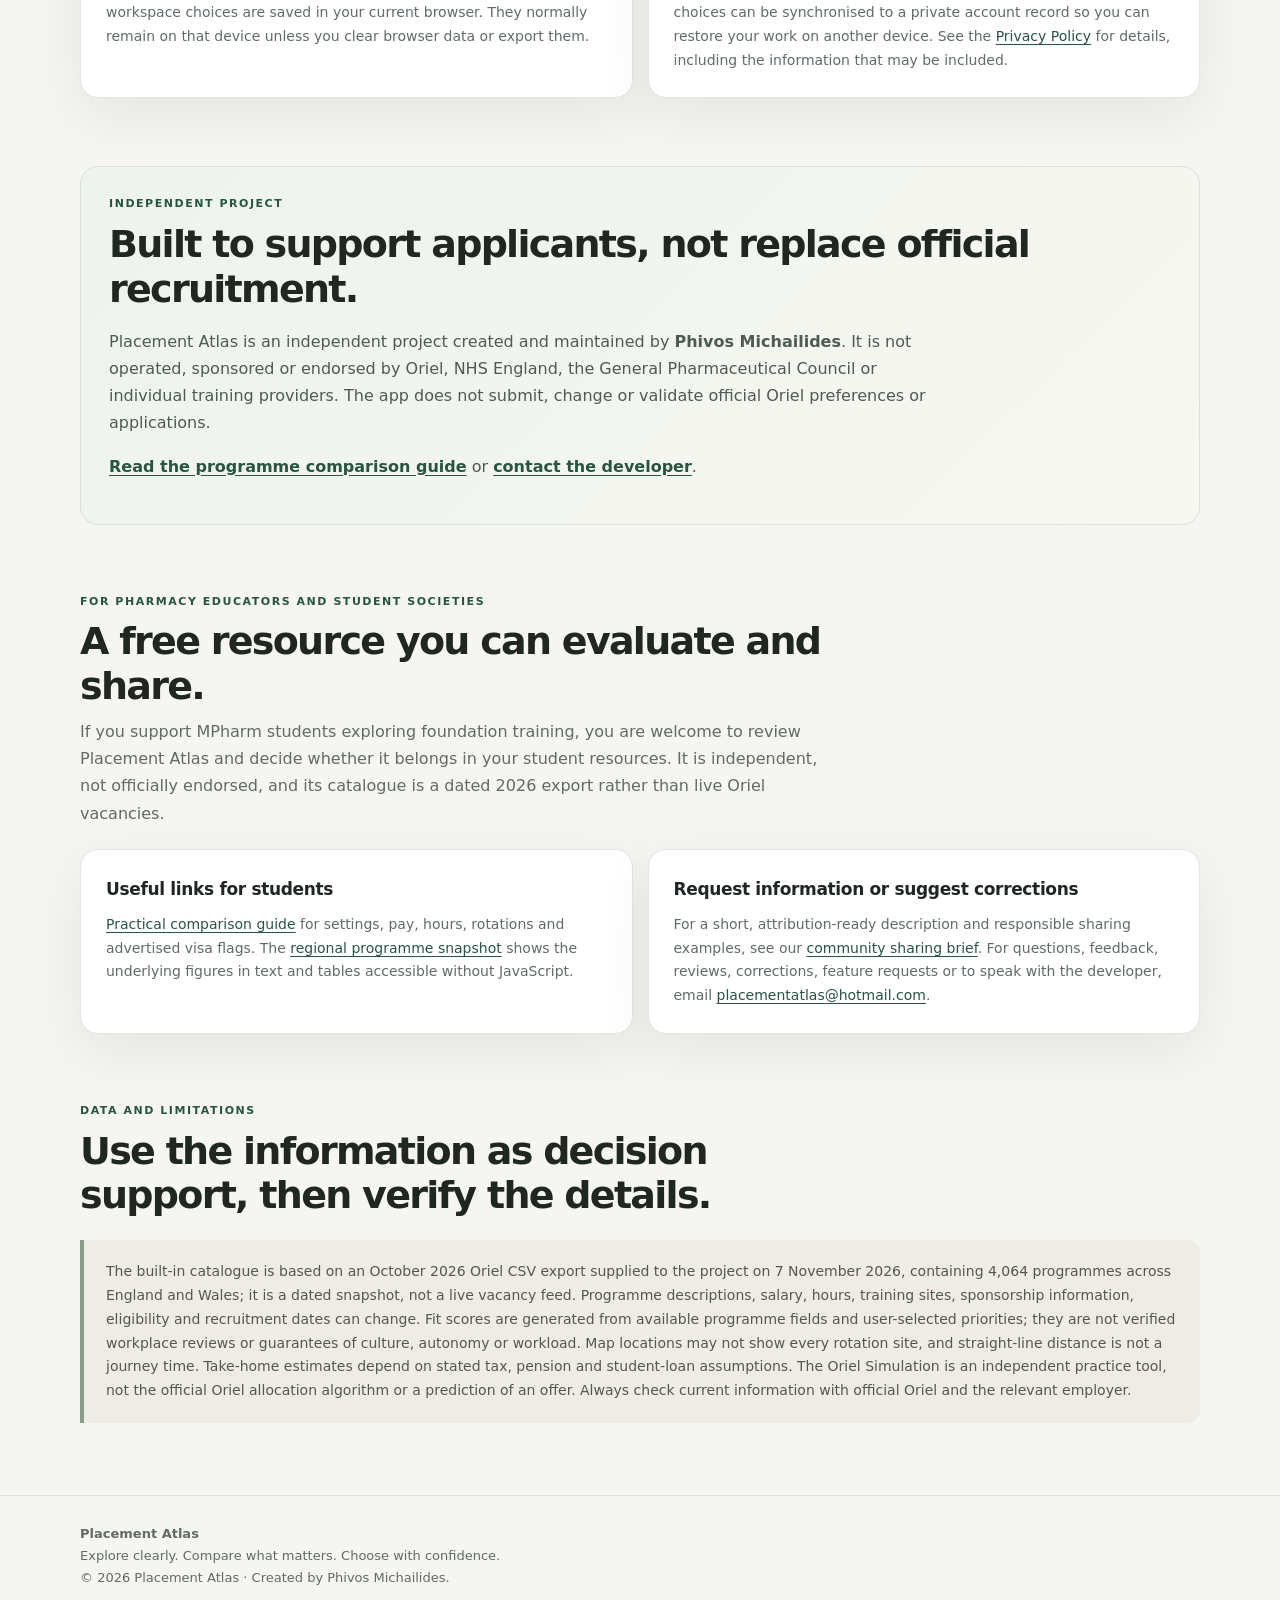
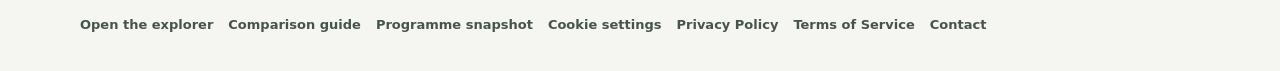
==== commit 6e7cb19a: "Use Placement Atlas public contact email in about.html" ====
--- a/about.html
+++ b/about.html
@@ -288,7 +288,7 @@
         <div class="eyebrow">Independent project</div>
         <h2>Built to support applicants, not replace official recruitment.</h2>
         <p>Placement Atlas is an independent project created and maintained by <strong>Phivos Michailides</strong>. It is not operated, sponsored or endorsed by Oriel, NHS England, the General Pharmaceutical Council or individual training providers. The app does not submit, change or validate official Oriel preferences or applications.</p>
-        <p><a href="/guide.html">Read the programme comparison guide</a> or <a href="mailto:phivmich1@gmail.com">contact the developer</a>.</p>
+        <p><a href="/guide.html">Read the programme comparison guide</a> or <a href="mailto:placementatlas@hotmail.com">contact the developer</a>.</p>
       </div>
     </section>
 
@@ -305,7 +305,7 @@
         </article>
         <article class="panel">
           <h3>Request information or suggest corrections</h3>
-          <p>For a short, attribution-ready description and responsible sharing examples, see our <a href="https://github.com/phivosmichailides/Placement_Atlas/blob/main/docs/COMMUNITY_OUTREACH_KIT.md">community sharing brief</a>. For corrections, feedback or questions, <a href="mailto:phivmich1@gmail.com">contact the creator</a>.</p>
+          <p>For a short, attribution-ready description and responsible sharing examples, see our <a href="https://github.com/phivosmichailides/Placement_Atlas/blob/main/docs/COMMUNITY_OUTREACH_KIT.md">community sharing brief</a>. For questions, feedback, reviews, corrections, feature requests or to speak with the developer, email <a href="mailto:placementatlas@hotmail.com">placementatlas@hotmail.com</a>.</p>
         </article>
       </div>
     </section>
@@ -330,7 +330,7 @@
         <a href="/privacy.html#cookies" data-atlas-cookie-settings>Cookie settings</a>
         <a href="/privacy.html">Privacy Policy</a>
         <a href="/terms.html">Terms of Service</a>
-        <a href="mailto:phivmich1@gmail.com">Contact</a>
+        <a href="mailto:placementatlas@hotmail.com">Contact</a>
       </nav>
     </div>
   </footer>
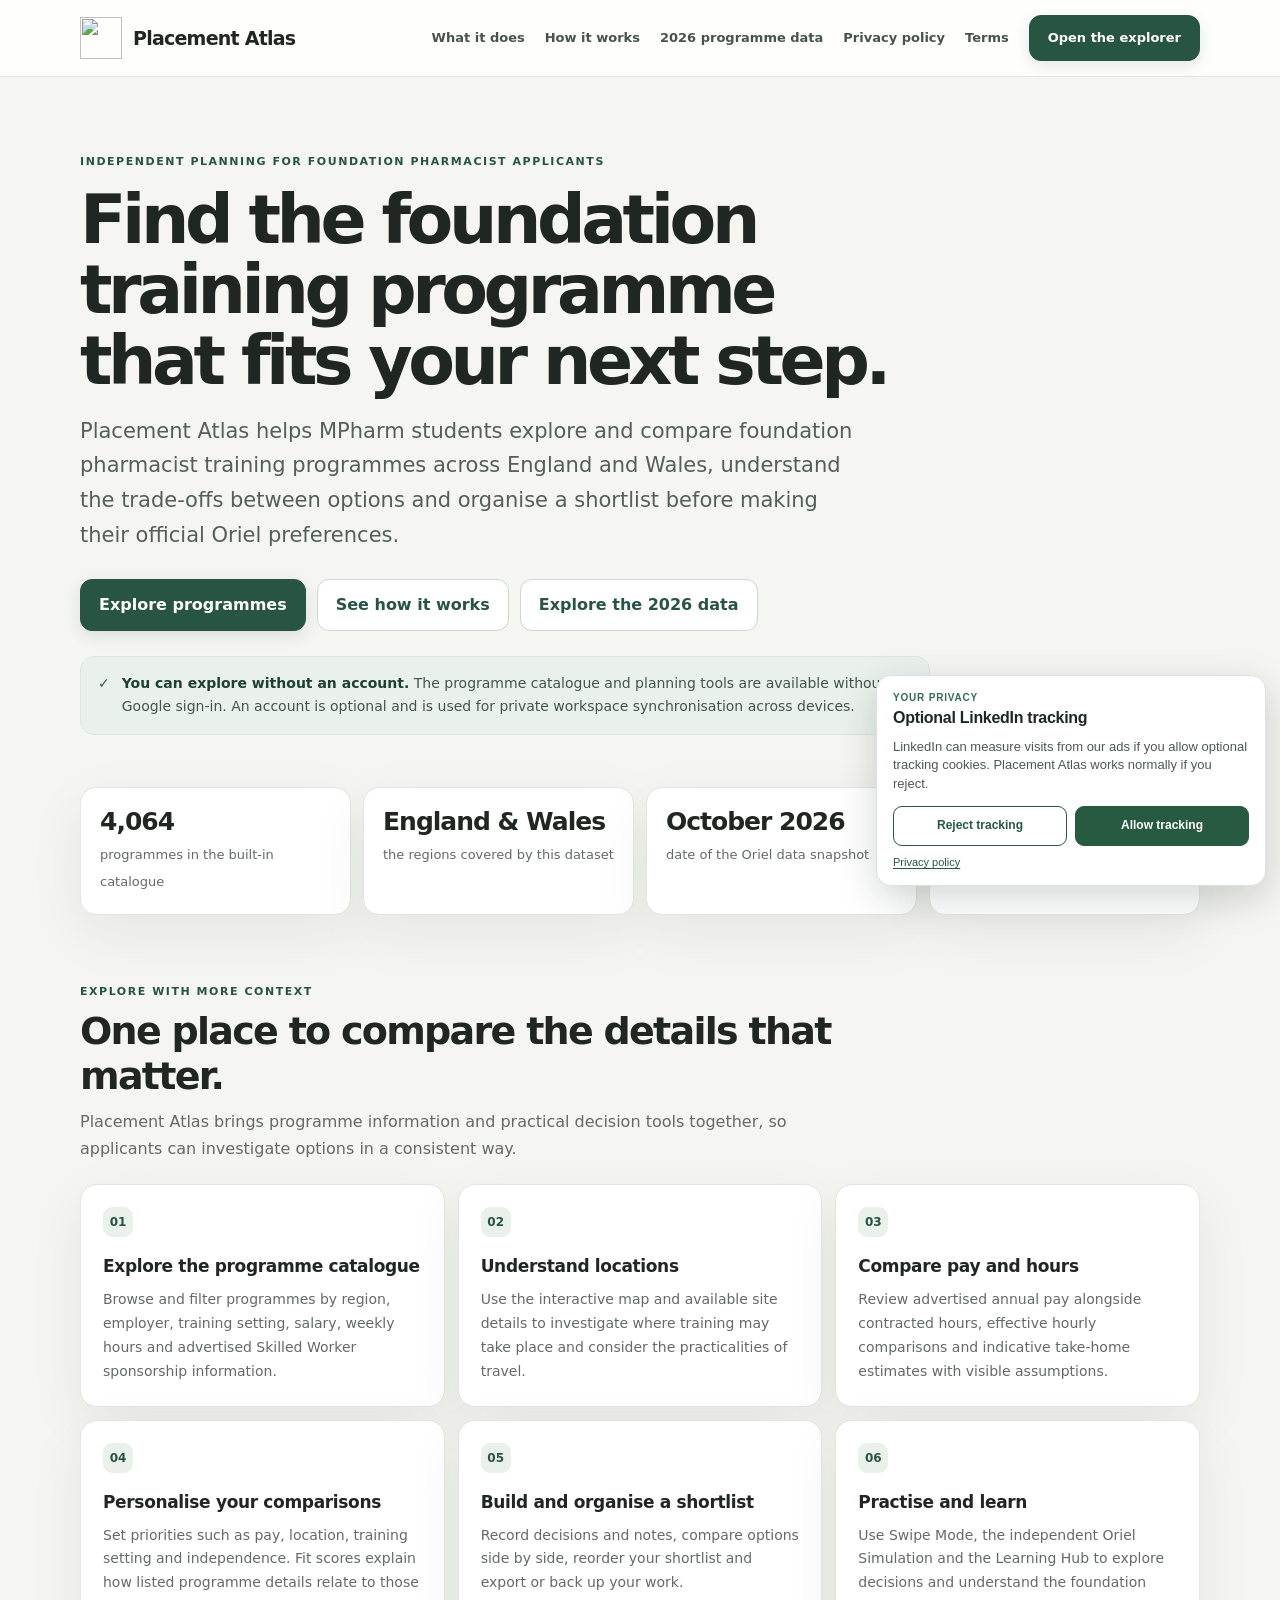
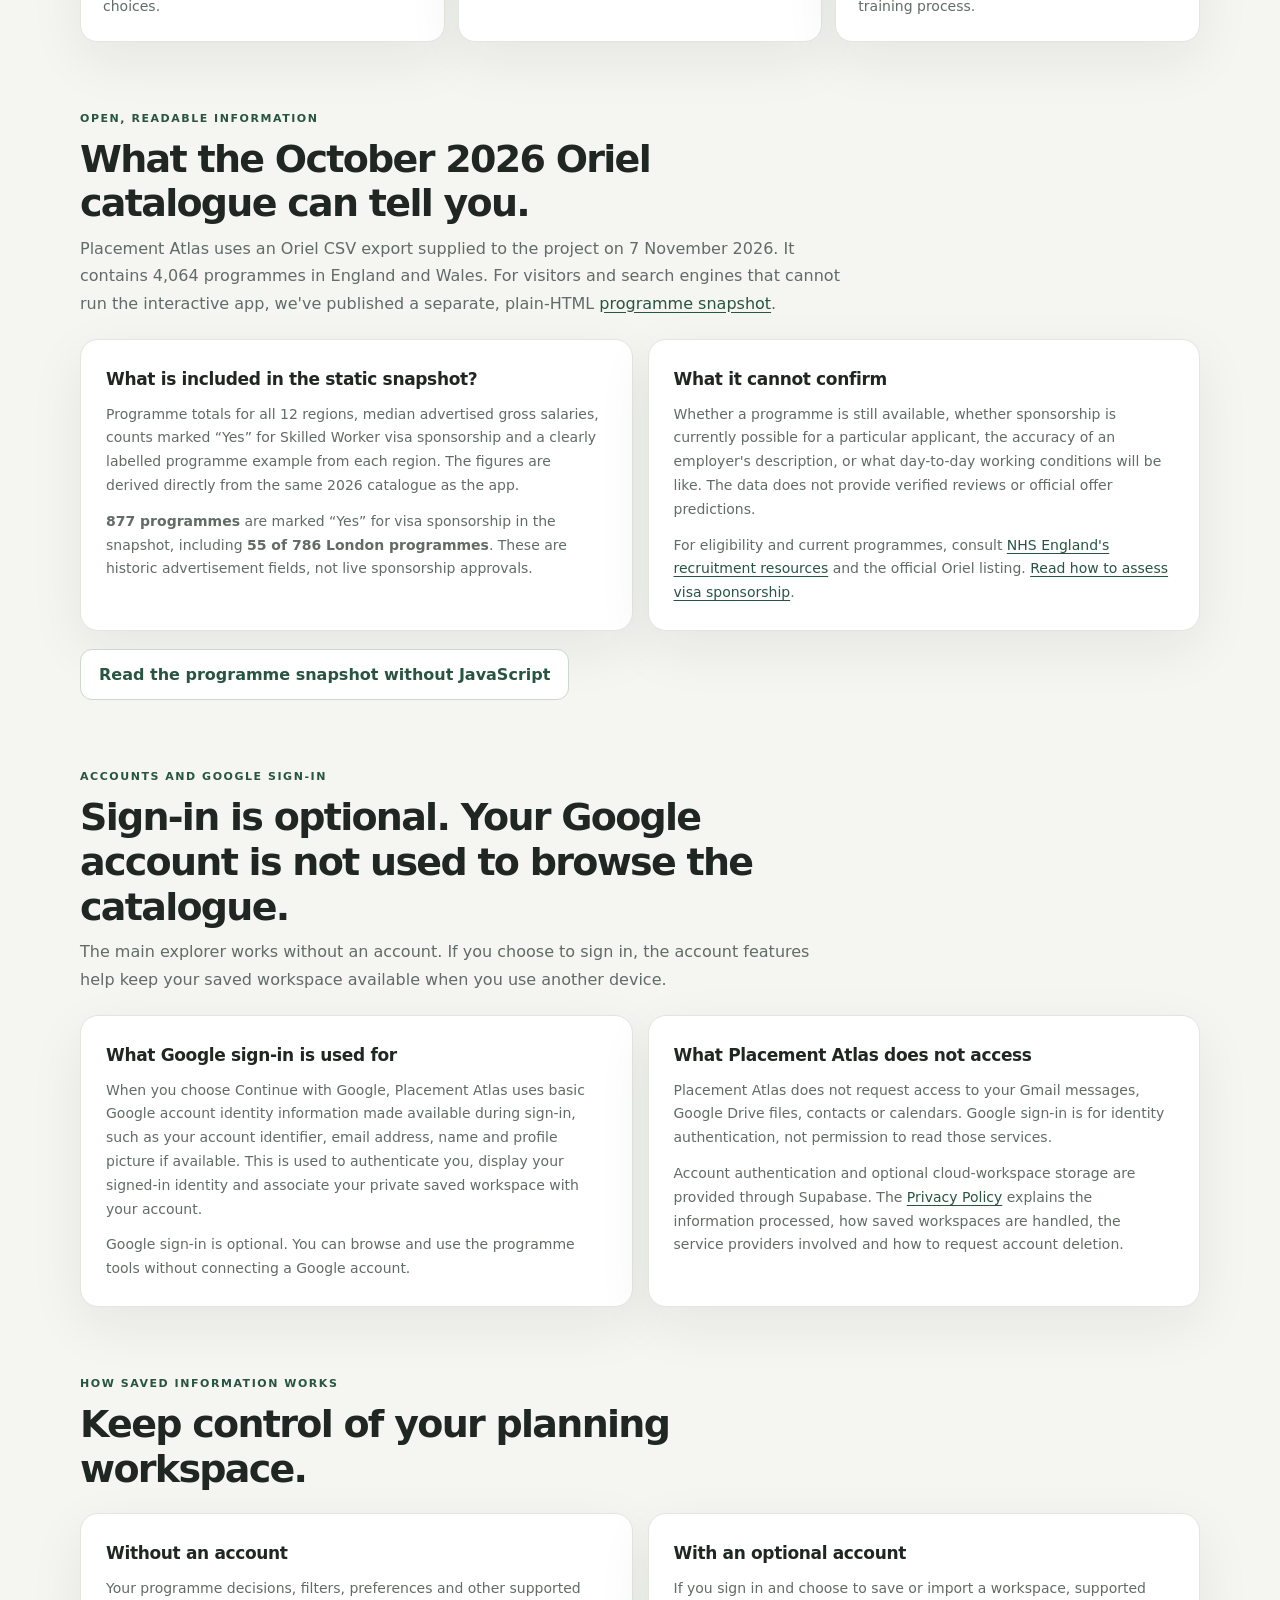
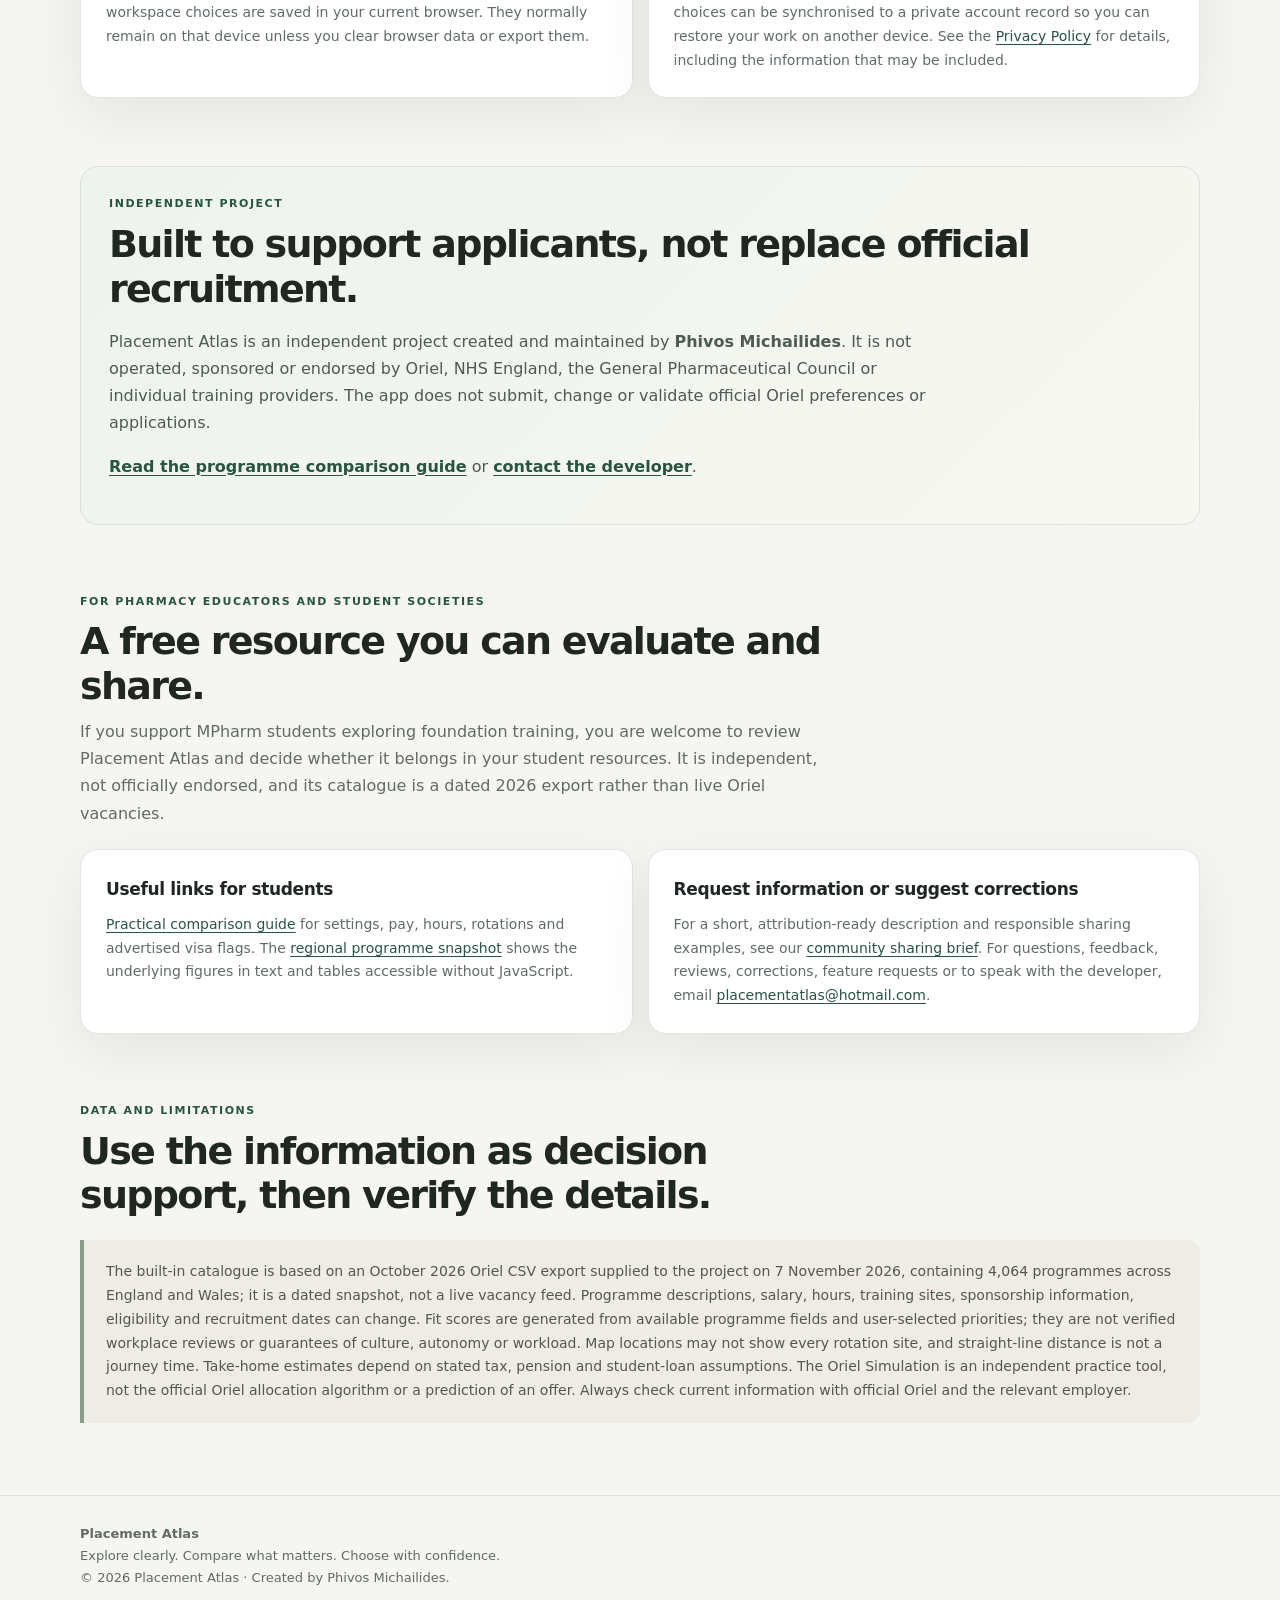
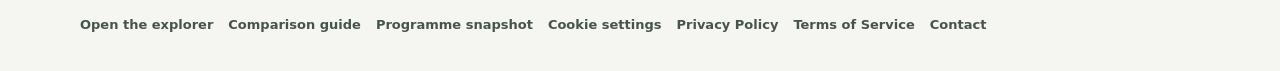
==== commit 9b7206b1: "chore: load compact LinkedIn consent assets on about.html" ====
--- a/about.html
+++ b/about.html
@@ -142,7 +142,7 @@
   }
 }
   </script>
-<link rel="stylesheet" href="/linkedin-consent.css?v=20261120a">
+<link rel="stylesheet" href="/linkedin-consent.css?v=20261121compact1">
 </head>
 <body>
   <a class="skip-link" href="#main">Skip to main content</a>
@@ -334,6 +334,6 @@
       </nav>
     </div>
   </footer>
-<script src="/linkedin-consent.js?v=20261121b"></script>
+<script src="/linkedin-consent.js?v=20261121compact1"></script>
 </body>
 </html>
--- a/linkedin-consent.css
+++ b/linkedin-consent.css
@@ -1,45 +1,83 @@
-/* Isolated, responsive consent notice. No third-party scripts or fonts. */
+/* Compact, non-modal LinkedIn consent notice; tracking still requires explicit opt-in.
+   Stay below the onboarding/sync dialogs (z-index 5000+) so first-time visitors
+   complete personalisation without competing prompts. */
 #atlasCookieNotice {
   box-sizing: border-box;
   position: fixed;
-  z-index: 2147483600;
-  bottom: max(16px, env(safe-area-inset-bottom));
-  left: 16px;
-  width: min(580px, calc(100vw - 32px));
-  max-height: calc(100dvh - 32px);
+  z-index: 4200;
+  right: max(14px, env(safe-area-inset-right));
+  bottom: max(14px, env(safe-area-inset-bottom));
+  left: auto;
+  width: min(390px, calc(100vw - 28px));
+  max-height: calc(100dvh - 28px);
   overflow-y: auto;
-  padding: 22px;
+  padding: 15px 16px 14px;
   border: 1px solid #dbe2dc;
-  border-radius: 18px;
+  border-radius: 15px;
   background: #ffffff;
   color: #1d2824;
-  box-shadow: 0 18px 60px rgba(18, 32, 26, .20);
-  font: 14px/1.5 ui-sans-serif, -apple-system, BlinkMacSystemFont, "Segoe UI", sans-serif;
+  box-shadow: 0 12px 38px rgba(18, 32, 26, .18);
+  font: 13px/1.45 ui-sans-serif, -apple-system, BlinkMacSystemFont, "Segoe UI", sans-serif;
 }
 #atlasCookieNotice, #atlasCookieNotice * { box-sizing: border-box; }
-#atlasCookieNotice .atlasCookieTop { display: flex; justify-content: space-between; align-items: flex-start; gap: 14px; }
-#atlasCookieNotice .atlasCookieEyebrow { display: block; margin-bottom: 4px; color: #356c55; font-size: 11px; font-weight: 800; letter-spacing: .1em; text-transform: uppercase; }
-#atlasCookieNotice h2 { margin: 0; color: inherit; font: 750 19px/1.3 ui-sans-serif, -apple-system, BlinkMacSystemFont, "Segoe UI", sans-serif; letter-spacing: -.02em; }
-#atlasCookieNotice p { margin: 12px 0 18px; color: #4c5a52; font: inherit; }
-#atlasCookieNotice .atlasCookieActions { display: grid; grid-template-columns: 1fr 1fr; gap: 9px; }
+#atlasCookieNotice .atlasCookieTop { display: flex; align-items: flex-start; justify-content: space-between; gap: 8px; }
+#atlasCookieNotice .atlasCookieEyebrow {
+  display: block;
+  margin-bottom: 3px;
+  color: #356c55;
+  font-size: 10px;
+  font-weight: 800;
+  letter-spacing: .08em;
+  text-transform: uppercase;
+}
+#atlasCookieNotice h2 {
+  margin: 0;
+  color: inherit;
+  font: 750 16px/1.27 ui-sans-serif, -apple-system, BlinkMacSystemFont, "Segoe UI", sans-serif;
+  letter-spacing: -.018em;
+}
+#atlasCookieNotice p { margin: 9px 0 12px; color: #4c5a52; font: inherit; }
+#atlasCookieNotice .atlasCookieActions { display: grid; grid-template-columns: repeat(2, minmax(0, 1fr)); gap: 8px; }
 #atlasCookieNotice .atlasCookieActions button {
-  min-height: 45px; width: 100%; padding: 10px 12px;
-  border: 1.5px solid #285941; border-radius: 10px;
-  font: 750 13px/1.3 ui-sans-serif, -apple-system, BlinkMacSystemFont, "Segoe UI", sans-serif;
-  cursor: pointer; white-space: normal;
+  min-height: 40px;
+  width: 100%;
+  padding: 8px;
+  border: 1.5px solid #285941;
+  border-radius: 9px;
+  font: 750 12px/1.3 ui-sans-serif, -apple-system, BlinkMacSystemFont, "Segoe UI", sans-serif;
+  cursor: pointer;
+  white-space: normal;
 }
 #atlasCookieNotice .atlasCookieReject { background: #ffffff; color: #285941; }
 #atlasCookieNotice .atlasCookieAllow { background: #285941; color: #ffffff; }
-#atlasCookieNotice .atlasCookieActions button:hover { filter: brightness(.93); }
+#atlasCookieNotice .atlasCookieActions button:hover { filter: brightness(.94); }
 #atlasCookieNotice .atlasCookieActions button:focus-visible,
 #atlasCookieNotice a:focus-visible,
-#atlasCookieNotice .atlasCookieClose:focus-visible { outline: 3px solid #76bda1; outline-offset: 3px; }
-#atlasCookieNotice .atlasCookieFooter { display: flex; flex-wrap: wrap; justify-content: space-between; gap: 8px 14px; margin-top: 13px; color: #65746d; font-size: 12px; }
+#atlasCookieNotice .atlasCookieClose:focus-visible { outline: 3px solid #76bda1; outline-offset: 2px; }
+#atlasCookieNotice .atlasCookieFooter {
+  display: flex;
+  flex-wrap: wrap;
+  justify-content: space-between;
+  gap: 6px 12px;
+  margin-top: 9px;
+  color: #65746d;
+  font-size: 11px;
+}
 #atlasCookieNotice .atlasCookieFooter a { color: #285941; text-decoration: underline; text-underline-offset: 2px; }
-#atlasCookieNotice .atlasCookieClose { background: transparent; color: inherit; border: 0; border-radius: 8px; font-size: 23px; line-height: 1; padding: 3px 7px; cursor: pointer; }
+#atlasCookieNotice .atlasCookieClose {
+  flex: none;
+  background: transparent;
+  color: inherit;
+  border: 0;
+  border-radius: 8px;
+  font-size: 21px;
+  line-height: 1;
+  padding: 0 4px;
+  cursor: pointer;
+}
 html[data-theme="dark"] #atlasCookieNotice {
   background: #222a26; color: #f5f7f4; border-color: #46584d;
-  box-shadow: 0 18px 60px rgba(0, 0, 0, .45);
+  box-shadow: 0 12px 38px rgba(0, 0, 0, .42);
 }
 html[data-theme="dark"] #atlasCookieNotice p,
 html[data-theme="dark"] #atlasCookieNotice .atlasCookieFooter { color: #c2d0c7; }
@@ -48,7 +86,14 @@
 html[data-theme="dark"] #atlasCookieNotice .atlasCookieReject { background: #2d3e34; border-color: #a5ddbe; color: #f5f7f4; }
 html[data-theme="dark"] #atlasCookieNotice .atlasCookieAllow { background: #a5ddbe; border-color: #a5ddbe; color: #173124; }
 @media (max-width: 480px) {
-  #atlasCookieNotice { padding: 18px; bottom: max(8px, env(safe-area-inset-bottom)); left: 8px; width: calc(100vw - 16px); border-radius: 16px; }
-  #atlasCookieNotice .atlasCookieActions { grid-template-columns: 1fr; }
+  #atlasCookieNotice {
+    right: max(8px, env(safe-area-inset-right));
+    left: max(8px, env(safe-area-inset-left));
+    bottom: max(8px, env(safe-area-inset-bottom));
+    width: auto;
+    padding: 13px 14px 12px;
+    border-radius: 14px;
+  }
+  #atlasCookieNotice .atlasCookieActions button { min-height: 42px; }
 }
 @media (prefers-reduced-motion: reduce) { #atlasCookieNotice * { scroll-behavior: auto; } }
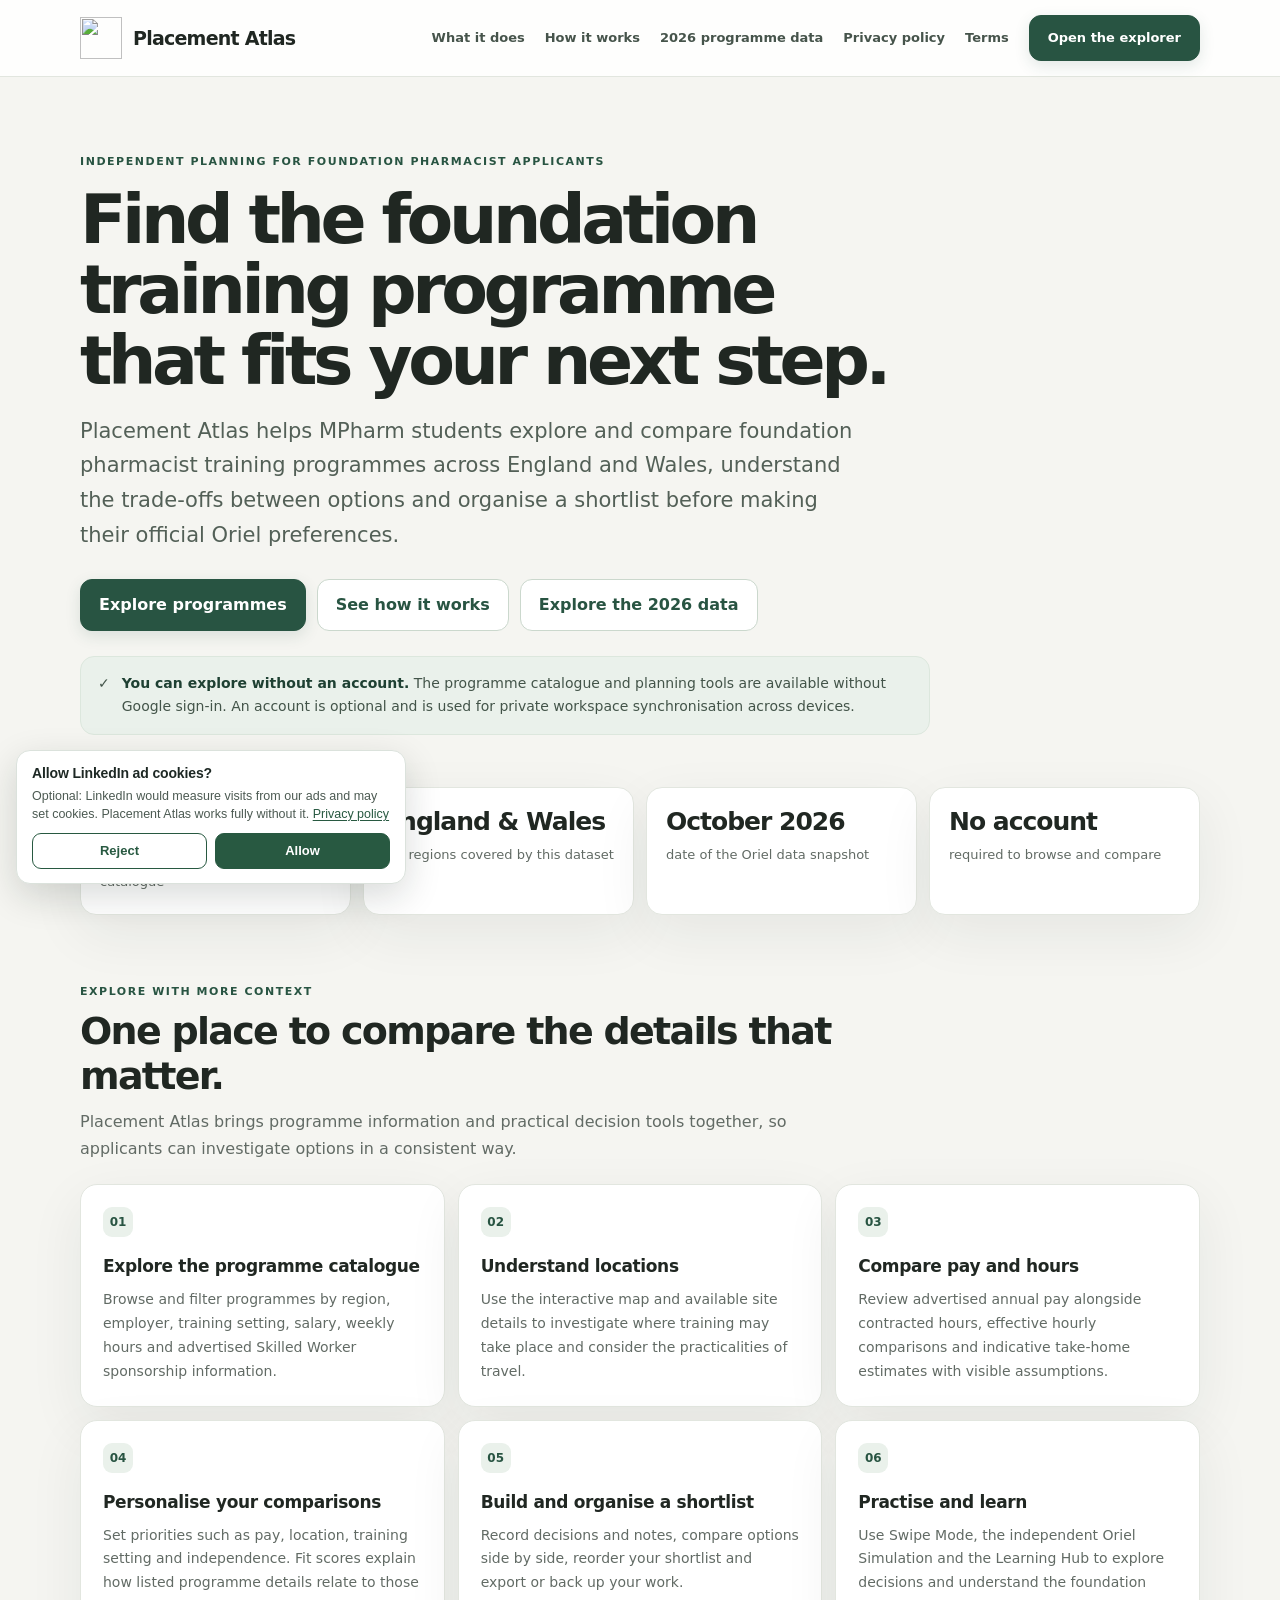
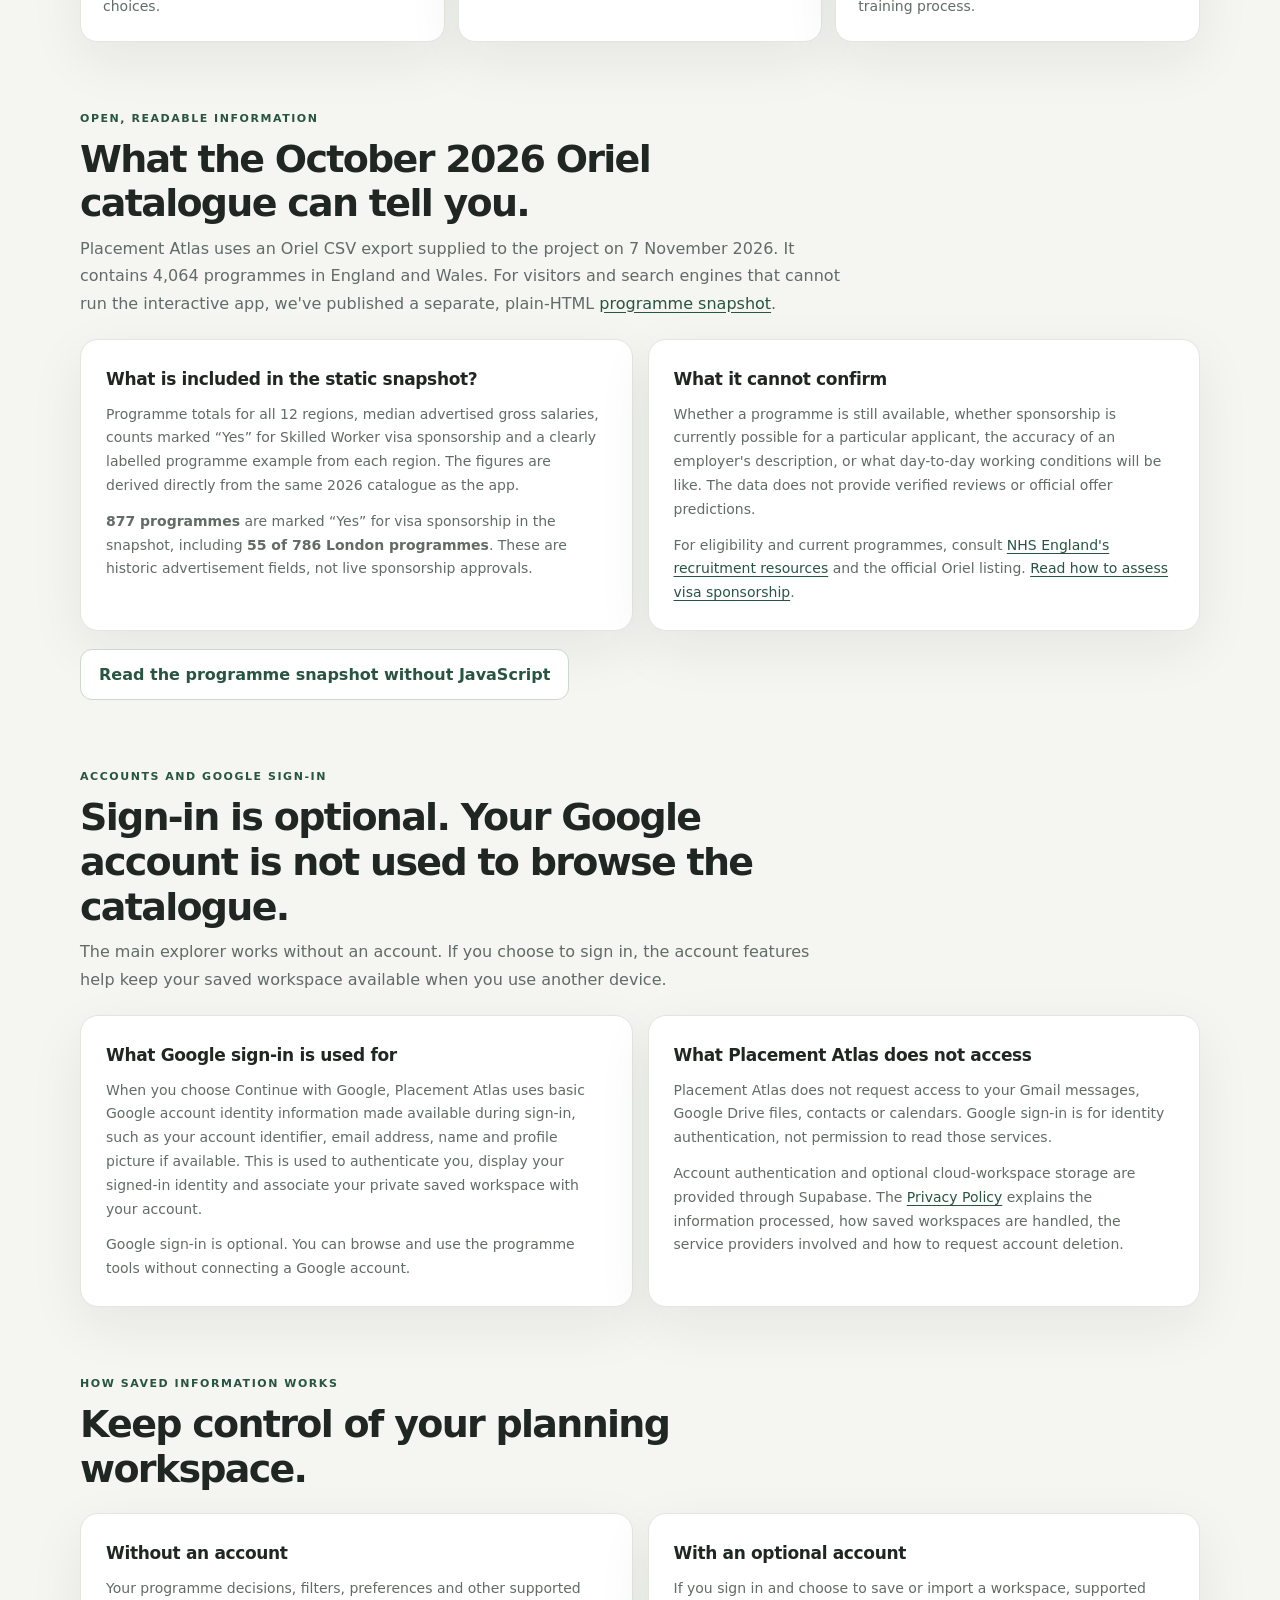
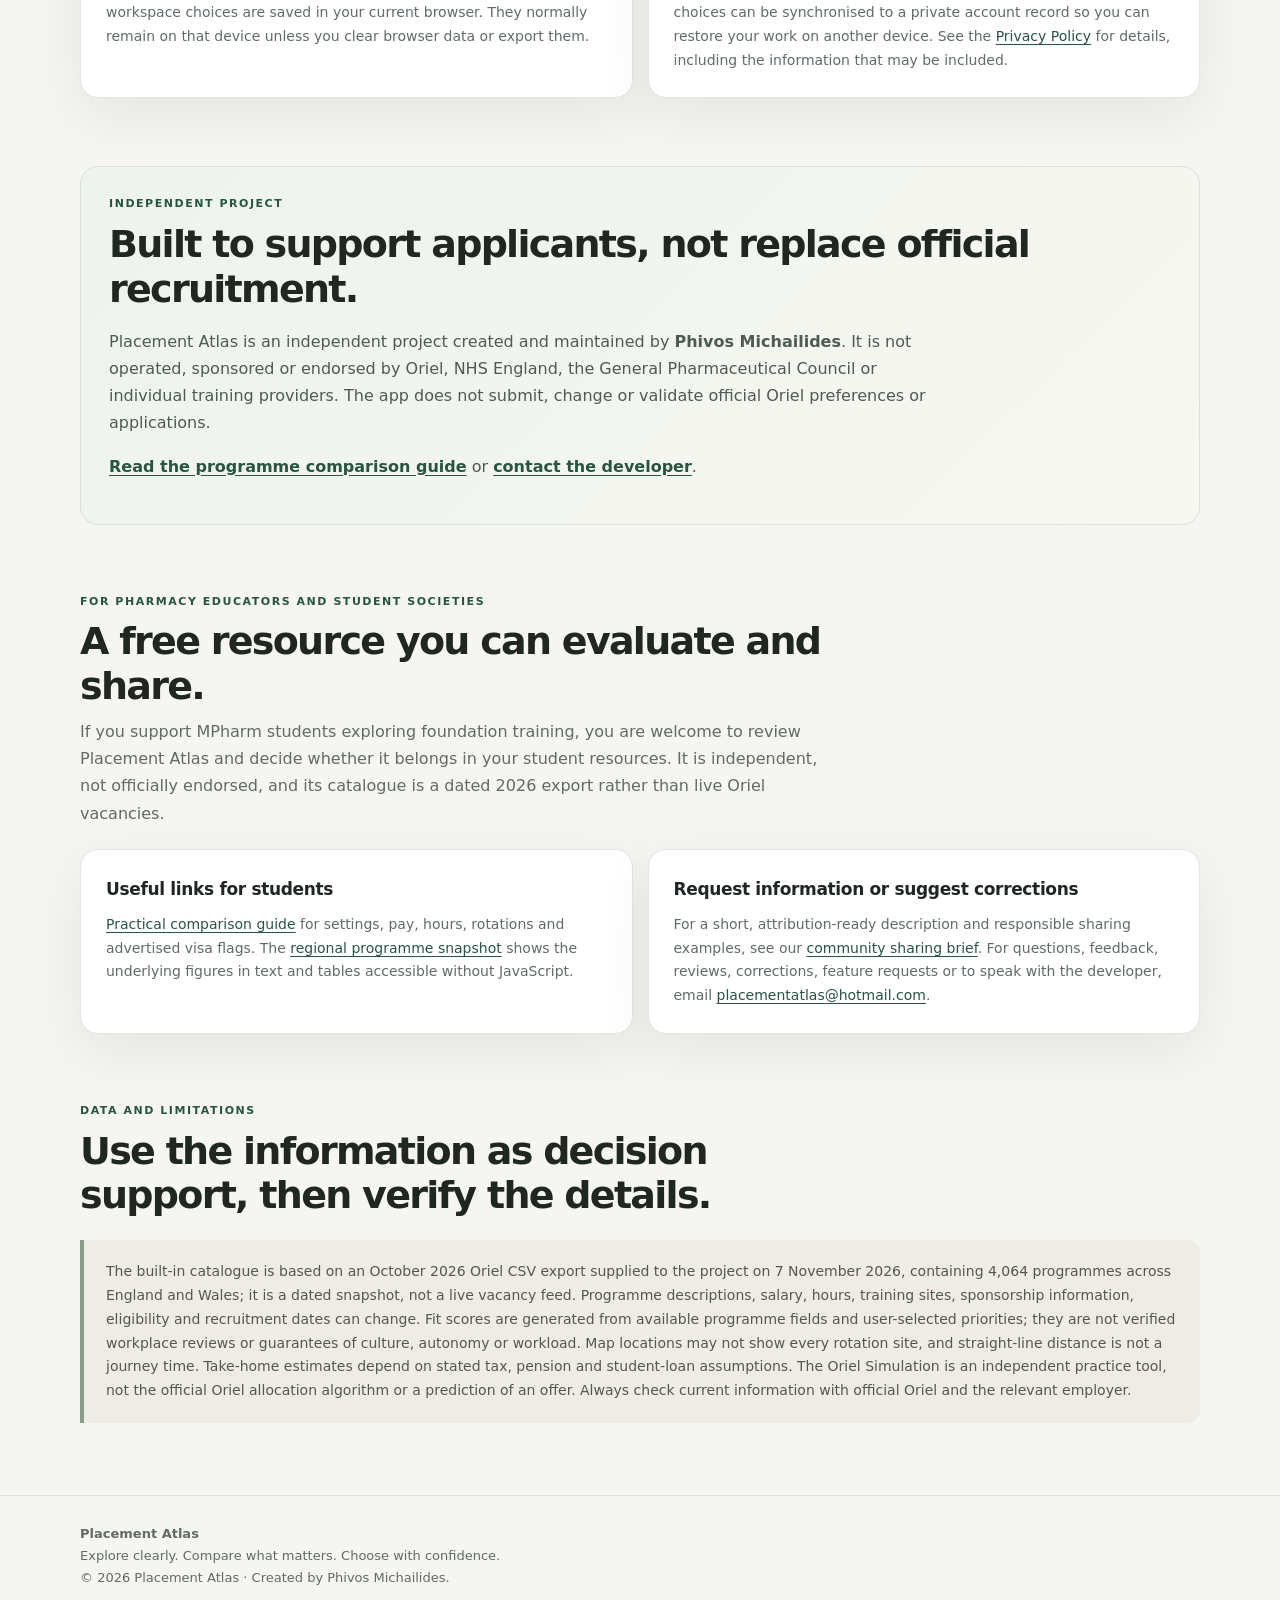
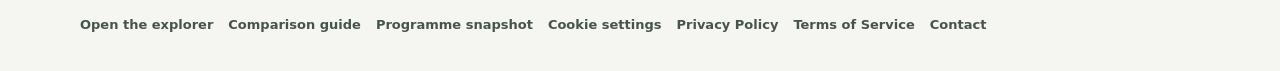
==== commit e2e172c3: "Compact cookie notice that waits for the quiz, 6x faster catalogue parsing, versioned font and Leafl" ====
--- a/about.html
+++ b/about.html
@@ -142,7 +142,7 @@
   }
 }
   </script>
-<link rel="stylesheet" href="/linkedin-consent.css?v=20261121compact1">
+<link rel="stylesheet" href="/linkedin-consent.css?v=20261122compact1">
 </head>
 <body>
   <a class="skip-link" href="#main">Skip to main content</a>
@@ -334,6 +334,6 @@
       </nav>
     </div>
   </footer>
-<script src="/linkedin-consent.js?v=20261121compact1"></script>
+<script src="/linkedin-consent.js?v=20261122compact1"></script>
 </body>
 </html>
--- a/linkedin-consent.css
+++ b/linkedin-consent.css
@@ -1,99 +1,54 @@
-/* Compact, non-modal LinkedIn consent notice; tracking still requires explicit opt-in.
-   Stay below the onboarding/sync dialogs (z-index 5000+) so first-time visitors
-   complete personalisation without competing prompts. */
+/* Isolated, compact consent notice. No third-party scripts or fonts. */
 #atlasCookieNotice {
   box-sizing: border-box;
   position: fixed;
-  z-index: 4200;
-  right: max(14px, env(safe-area-inset-right));
-  bottom: max(14px, env(safe-area-inset-bottom));
-  left: auto;
-  width: min(390px, calc(100vw - 28px));
-  max-height: calc(100dvh - 28px);
+  z-index: 2147483600;
+  bottom: max(16px, env(safe-area-inset-bottom));
+  left: 16px;
+  width: min(390px, calc(100vw - 32px));
+  max-height: calc(100dvh - 32px);
   overflow-y: auto;
-  padding: 15px 16px 14px;
+  padding: 13px 15px 14px;
   border: 1px solid #dbe2dc;
-  border-radius: 15px;
+  border-radius: 14px;
   background: #ffffff;
   color: #1d2824;
-  box-shadow: 0 12px 38px rgba(18, 32, 26, .18);
-  font: 13px/1.45 ui-sans-serif, -apple-system, BlinkMacSystemFont, "Segoe UI", sans-serif;
+  box-shadow: 0 12px 36px rgba(18, 32, 26, .16);
+  font: 12.5px/1.45 ui-sans-serif, -apple-system, BlinkMacSystemFont, "Segoe UI", sans-serif;
 }
+/* Never stack the notice on top of the personalisation questions; it shows once they are closed.
+   No LinkedIn request is made before a choice, so waiting changes nothing about tracking. */
+body:has(.onboardOverlay) #atlasCookieNotice { display: none; }
 #atlasCookieNotice, #atlasCookieNotice * { box-sizing: border-box; }
-#atlasCookieNotice .atlasCookieTop { display: flex; align-items: flex-start; justify-content: space-between; gap: 8px; }
-#atlasCookieNotice .atlasCookieEyebrow {
-  display: block;
-  margin-bottom: 3px;
-  color: #356c55;
-  font-size: 10px;
-  font-weight: 800;
-  letter-spacing: .08em;
-  text-transform: uppercase;
-}
-#atlasCookieNotice h2 {
-  margin: 0;
-  color: inherit;
-  font: 750 16px/1.27 ui-sans-serif, -apple-system, BlinkMacSystemFont, "Segoe UI", sans-serif;
-  letter-spacing: -.018em;
-}
-#atlasCookieNotice p { margin: 9px 0 12px; color: #4c5a52; font: inherit; }
-#atlasCookieNotice .atlasCookieActions { display: grid; grid-template-columns: repeat(2, minmax(0, 1fr)); gap: 8px; }
+#atlasCookieNotice .atlasCookieTop { display: flex; justify-content: space-between; align-items: center; gap: 10px; }
+#atlasCookieNotice h2 { margin: 0; color: inherit; font: 750 14px/1.3 ui-sans-serif, -apple-system, BlinkMacSystemFont, "Segoe UI", sans-serif; letter-spacing: -.01em; }
+#atlasCookieNotice p { margin: 5px 0 10px; color: #4c5a52; font: inherit; }
+#atlasCookieNotice p a { color: #285941; text-decoration: underline; text-underline-offset: 2px; white-space: nowrap; }
+#atlasCookieNotice .atlasCookieActions { display: grid; grid-template-columns: 1fr 1fr; gap: 8px; }
 #atlasCookieNotice .atlasCookieActions button {
-  min-height: 40px;
-  width: 100%;
-  padding: 8px;
-  border: 1.5px solid #285941;
-  border-radius: 9px;
-  font: 750 12px/1.3 ui-sans-serif, -apple-system, BlinkMacSystemFont, "Segoe UI", sans-serif;
-  cursor: pointer;
-  white-space: normal;
+  min-height: 36px; width: 100%; padding: 7px 10px;
+  border: 1.5px solid #285941; border-radius: 9px;
+  font: 750 13px/1.2 ui-sans-serif, -apple-system, BlinkMacSystemFont, "Segoe UI", sans-serif;
+  cursor: pointer; white-space: normal;
 }
 #atlasCookieNotice .atlasCookieReject { background: #ffffff; color: #285941; }
 #atlasCookieNotice .atlasCookieAllow { background: #285941; color: #ffffff; }
-#atlasCookieNotice .atlasCookieActions button:hover { filter: brightness(.94); }
+#atlasCookieNotice .atlasCookieActions button:hover { filter: brightness(.93); }
 #atlasCookieNotice .atlasCookieActions button:focus-visible,
 #atlasCookieNotice a:focus-visible,
-#atlasCookieNotice .atlasCookieClose:focus-visible { outline: 3px solid #76bda1; outline-offset: 2px; }
-#atlasCookieNotice .atlasCookieFooter {
-  display: flex;
-  flex-wrap: wrap;
-  justify-content: space-between;
-  gap: 6px 12px;
-  margin-top: 9px;
-  color: #65746d;
-  font-size: 11px;
-}
-#atlasCookieNotice .atlasCookieFooter a { color: #285941; text-decoration: underline; text-underline-offset: 2px; }
-#atlasCookieNotice .atlasCookieClose {
-  flex: none;
-  background: transparent;
-  color: inherit;
-  border: 0;
-  border-radius: 8px;
-  font-size: 21px;
-  line-height: 1;
-  padding: 0 4px;
-  cursor: pointer;
-}
+#atlasCookieNotice .atlasCookieClose:focus-visible { outline: 3px solid #76bda1; outline-offset: 3px; }
+#atlasCookieNotice .atlasCookieClose { background: transparent; color: inherit; border: 0; border-radius: 8px; font-size: 20px; line-height: 1; padding: 2px 6px; cursor: pointer; }
 html[data-theme="dark"] #atlasCookieNotice {
   background: #222a26; color: #f5f7f4; border-color: #46584d;
-  box-shadow: 0 12px 38px rgba(0, 0, 0, .42);
+  box-shadow: 0 12px 36px rgba(0, 0, 0, .45);
 }
-html[data-theme="dark"] #atlasCookieNotice p,
-html[data-theme="dark"] #atlasCookieNotice .atlasCookieFooter { color: #c2d0c7; }
-html[data-theme="dark"] #atlasCookieNotice .atlasCookieEyebrow,
-html[data-theme="dark"] #atlasCookieNotice .atlasCookieFooter a { color: #a5ddbe; }
+html[data-theme="dark"] #atlasCookieNotice p { color: #c2d0c7; }
+html[data-theme="dark"] #atlasCookieNotice p a { color: #a5ddbe; }
 html[data-theme="dark"] #atlasCookieNotice .atlasCookieReject { background: #2d3e34; border-color: #a5ddbe; color: #f5f7f4; }
 html[data-theme="dark"] #atlasCookieNotice .atlasCookieAllow { background: #a5ddbe; border-color: #a5ddbe; color: #173124; }
 @media (max-width: 480px) {
-  #atlasCookieNotice {
-    right: max(8px, env(safe-area-inset-right));
-    left: max(8px, env(safe-area-inset-left));
-    bottom: max(8px, env(safe-area-inset-bottom));
-    width: auto;
-    padding: 13px 14px 12px;
-    border-radius: 14px;
-  }
-  #atlasCookieNotice .atlasCookieActions button { min-height: 42px; }
+  /* Phones: a slim bar along the bottom, buttons side by side with comfortable tap height. */
+  #atlasCookieNotice { padding: 11px 13px 12px; bottom: max(8px, env(safe-area-inset-bottom)); left: 8px; width: calc(100vw - 16px); border-radius: 13px; }
+  #atlasCookieNotice .atlasCookieActions button { min-height: 40px; }
 }
 @media (prefers-reduced-motion: reduce) { #atlasCookieNotice * { scroll-behavior: auto; } }
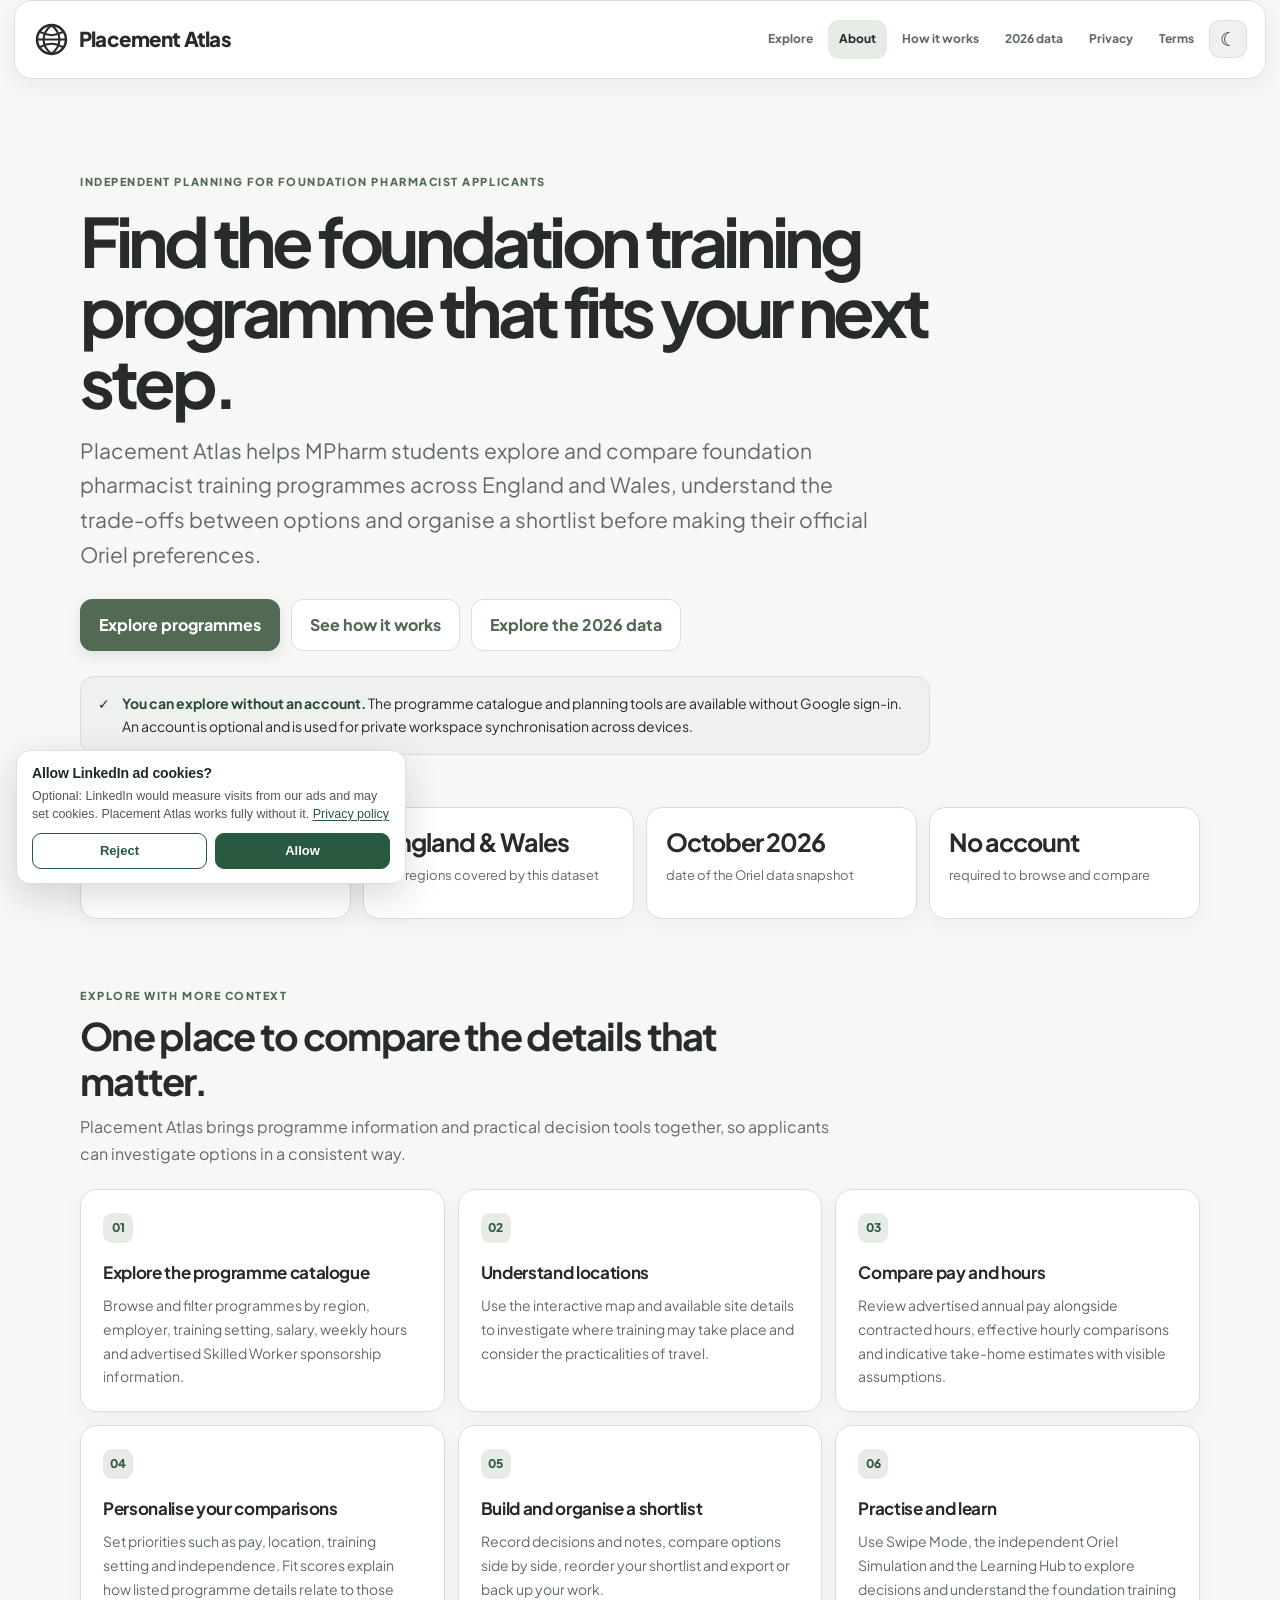
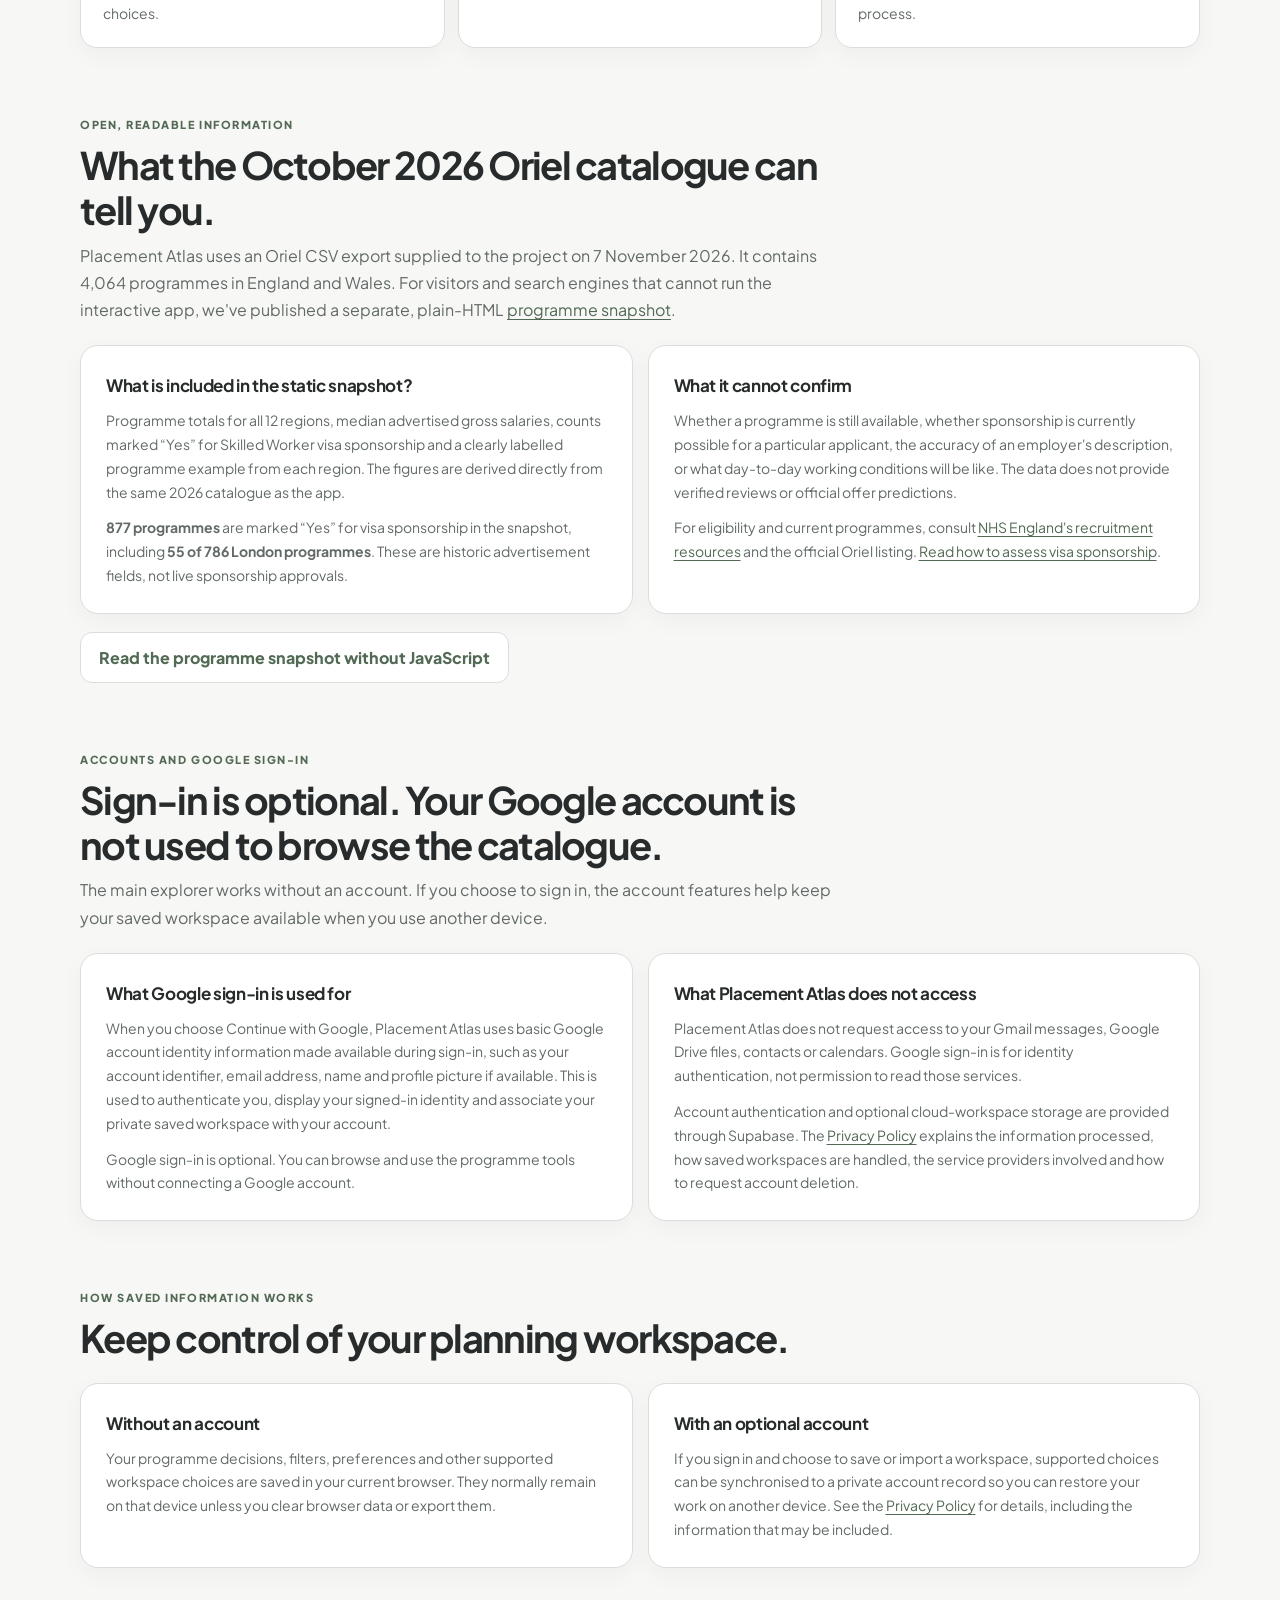
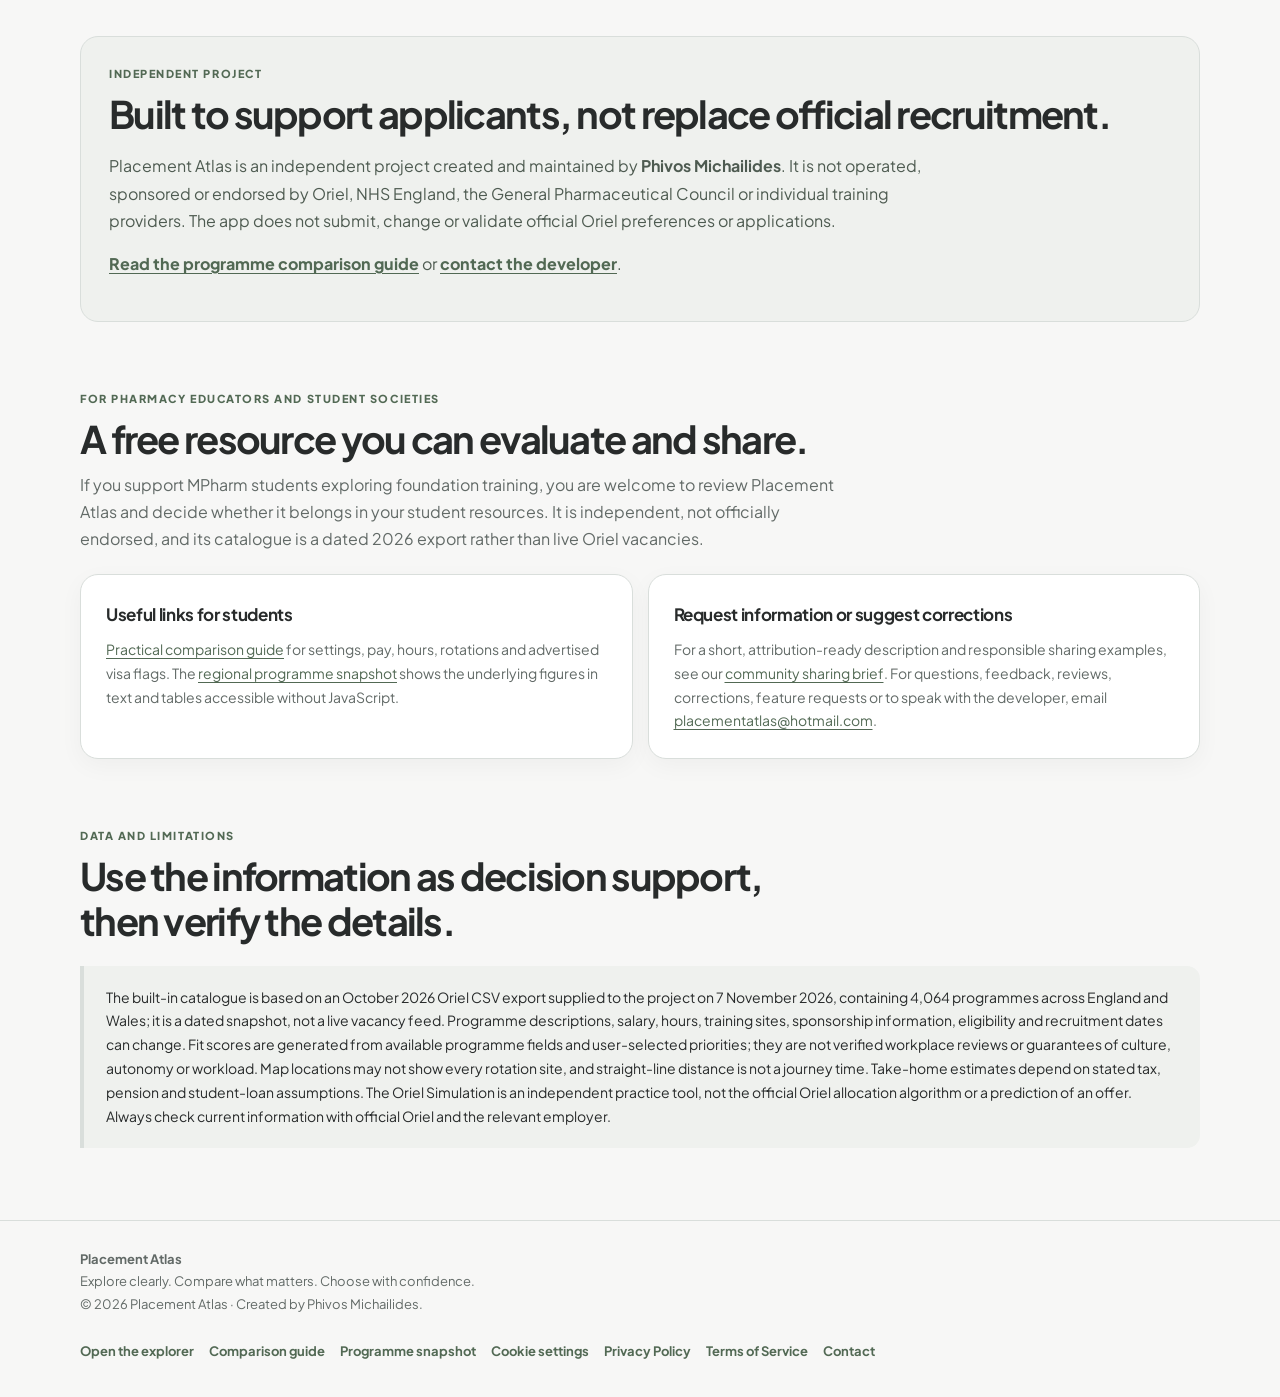
==== commit b6001d48: "Use shared Placement Atlas interface on about.html" ====
--- a/about.html
+++ b/about.html
@@ -143,6 +143,8 @@
 }
   </script>
 <link rel="stylesheet" href="/linkedin-consent.css?v=20261122compact1">
+<link rel="stylesheet" href="/atlas-static-pages.css?v=20261122unified1">
+<script src="/atlas-static-pages.js?v=20261122unified1"></script>
 </head>
 <body>
   <a class="skip-link" href="#main">Skip to main content</a>
--- a/atlas-static-pages.css
+++ b/atlas-static-pages.css
@@ -0,0 +1,119 @@
+/* Shared Placement Atlas editorial shell: appearance and navigation parity. */
+@font-face{font-family:"Plus Jakarta Sans";src:url("/fonts/PlusJakartaSans-VariableFont_wght.ttf?v=1") format("truetype");font-style:normal;font-weight:100 900;font-display:swap}
+:root {
+ color-scheme:light;
+ --bg:#f7f7f6;--panel:#fff;--ink:#282b2b;--muted:#626a67;--line:#d9dedb;
+ --soft:#eff1ee;--accent:#526954;--green:#355a45;--green-dark:#254b36;
+ --green-soft:#e7ebe5;--burgundy:#526954;--ivory:var(--bg);
+ --sand:#eee9df;--shadow:0 7px 25px #1216150a;
+}
+html[data-theme="dark"] {
+ color-scheme:dark;
+ --bg:#0f1011;--panel:#242527;--ink:#f5f5f5;--muted:#bac1c0;--line:#494b4e;
+ --soft:#343639;--accent:#e0e1e3;--green:#e0e1e3;--green-dark:#f5f5f5;
+ --green-soft:#414349;--burgundy:#e0e1e3;--ivory:var(--bg);
+ --sand:#333638;--shadow:0 12px 28px #0003;
+}
+html[data-palette="forest"]{--accent:#526954}
+html[data-theme="dark"][data-palette="forest"]{--accent:#b8cdb6;--green:#b8cdb6;--burgundy:#b8cdb6}
+html[data-palette="copper"]{--accent:#4d7393;--green:#4d7393;--burgundy:#4d7393}
+html[data-theme="dark"][data-palette="copper"]{--accent:#9dbfda;--green:#9dbfda;--burgundy:#9dbfda}
+html[data-palette="mauve"]{--accent:#866484;--green:#866484;--burgundy:#866484}
+html[data-theme="dark"][data-palette="mauve"]{--accent:#d4b1cf;--green:#d4b1cf;--burgundy:#d4b1cf}
+html[data-palette="amber"]{--accent:#a3703f;--green:#a3703f;--burgundy:#a3703f}
+html[data-theme="dark"][data-palette="amber"]{--accent:#e4c199;--green:#e4c199;--burgundy:#e4c199}
+html[data-palette="cocoa"]{--accent:#805e51;--green:#805e51;--burgundy:#805e51}
+html[data-theme="dark"][data-palette="cocoa"]{--accent:#d7bca9;--green:#d7bca9;--burgundy:#d7bca9}
+html body {
+ background:var(--bg);color:var(--ink);
+ font-family:"Plus Jakarta Sans","Avenir Next",Inter,system-ui,sans-serif;
+ -webkit-font-smoothing:antialiased;
+}
+html a {color:var(--accent)}
+html a:focus-visible,html button:focus-visible{outline:3px solid var(--accent);outline-offset:3px}
+html .paDocHeader {
+ position:sticky;top:0;z-index:1700;
+ width:min(1540px,calc(100% - 28px));
+ margin:0 auto 18px!important;
+ padding:0!important;
+ background:color-mix(in srgb,var(--panel) 95%,transparent)!important;
+ border:1px solid var(--line)!important;border-radius:18px!important;
+ box-shadow:0 7px 24px #0000000e!important;
+ -webkit-backdrop-filter:blur(18px);backdrop-filter:blur(18px);
+ box-sizing:border-box;
+}
+html .paDocHeader .paDocBar {
+ display:flex;align-items:center;justify-content:space-between;gap:16px;
+ width:100%;max-width:none;min-height:77px;padding:12px 18px;
+ flex-wrap:wrap;
+}
+html .paDocHeader .paDocBrand{
+ display:inline-flex;align-items:center;gap:9px;min-width:0;
+ text-decoration:none;color:var(--ink)!important;
+ font-size:clamp(17px,1.6vw,21px);font-weight:850;letter-spacing:-.04em;white-space:nowrap;
+}
+html .paDocHeader .paDocBrand svg{height:37px;width:37px;flex:none}
+html .paDocHeader .paDocNav{display:flex;align-items:center;gap:4px;flex-wrap:wrap;justify-content:flex-end;min-width:0}
+html .paDocHeader .paDocNav a{
+ display:inline-flex;align-items:center;min-height:37px;
+ padding:9px 11px;border-radius:11px;color:var(--muted);
+ font-size:12px;font-weight:740;text-decoration:none;
+ white-space:nowrap;
+}
+html .paDocHeader .paDocNav a:hover,html .paDocHeader .paDocNav a[aria-current="page"]{
+ background:var(--green-soft);color:var(--ink);
+ text-decoration:none;
+}
+html .paDocHeader .paDocTheme{
+ width:38px;height:38px;display:inline-grid;place-items:center;
+ border:1px solid var(--line);border-radius:11px;
+ background:var(--soft);color:var(--ink);font-size:19px;line-height:1;cursor:pointer;
+}
+html .paDocHeader .paDocTheme:hover{background:var(--green-soft)}
+html[data-theme="dark"] body .lead,
+html[data-theme="dark"] body .intro,
+html[data-theme="dark"] body .assurance,
+html[data-theme="dark"] body .callout p,
+html[data-theme="dark"] body .note,
+html[data-theme="dark"] body .disclaimer,
+html[data-theme="dark"] body .feature p,
+html[data-theme="dark"] body .panel p,
+html[data-theme="dark"] body .footer-links a,
+html[data-theme="dark"] body .fact span,
+html[data-theme="dark"] body .listing .employer,
+html[data-theme="dark"] body .metric span,
+html[data-theme="dark"] body .qa p{color:var(--muted)!important}
+html body .intro,html body .lead{color:var(--muted)}
+html body .note,html body .callout,html body .disclaimer,
+html body .assurance {background:var(--soft)!important;color:var(--ink);border-color:var(--line)!important}
+html body .button,html body .btn:not(.paDocTheme){background:var(--accent);border-color:var(--accent);color:var(--panel)}
+html[data-theme="dark"] body .button,html[data-theme="dark"] body .btn:not(.paDocTheme){color:var(--bg)}
+html body .button.secondary,html body .button.outline,html body .btn.alt{background:var(--panel);color:var(--accent);border:1px solid var(--line)}
+html body .fact,html body .feature,html body .panel,html body .metric,html body .listing,
+html body article,html body .table-wrap {background:var(--panel);border-color:var(--line);box-shadow:var(--shadow)}
+html body .fact span,html body .feature p,html body .panel p{color:var(--muted)}
+html body .contents,html body footer,html body section+section{border-color:var(--line)}
+html body .contents a,html body .footer-links a{color:var(--accent)}
+html body table thead {background:var(--soft)}
+html body table th,html body table td {border-color:var(--line)}
+html body table thead th,html body table td strong{color:var(--ink)}
+html body .listing-top span:last-child {background:var(--soft)}
+html body .note a,html body article a{color:var(--accent)}
+html body .skip:focus,html body .skip-link:focus{background:var(--panel);color:var(--ink)}
+html body .eyebrow,html body .kicker{color:var(--accent)}
+html body article section+section{border-color:var(--line)}
+html body .footer-inner,html body footer .container{color:var(--muted)}
+html body .paDocFooterBrand{font-weight:850;color:var(--ink)}
+@media (max-width:780px){
+ html .paDocHeader .paDocBar{padding:12px;justify-content:center;gap:8px}
+ html .paDocHeader .paDocNav{justify-content:center}
+ html .paDocHeader .paDocNav a{padding:8px;font-size:11px;min-height:35px}
+}
+@media (max-width:500px){
+ html .paDocHeader{width:calc(100% - 16px);border-radius:14px!important}
+ html .paDocHeader .paDocBar{justify-content:flex-start}
+ html .paDocHeader .paDocNav{flex-wrap:nowrap;overflow-x:auto;width:100%;justify-content:flex-start;scrollbar-width:none}
+ html .paDocHeader .paDocNav::-webkit-scrollbar{display:none}
+ html .paDocHeader .paDocNav a{flex:none}
+ html .paDocHeader .paDocTheme{flex:none}
+}
